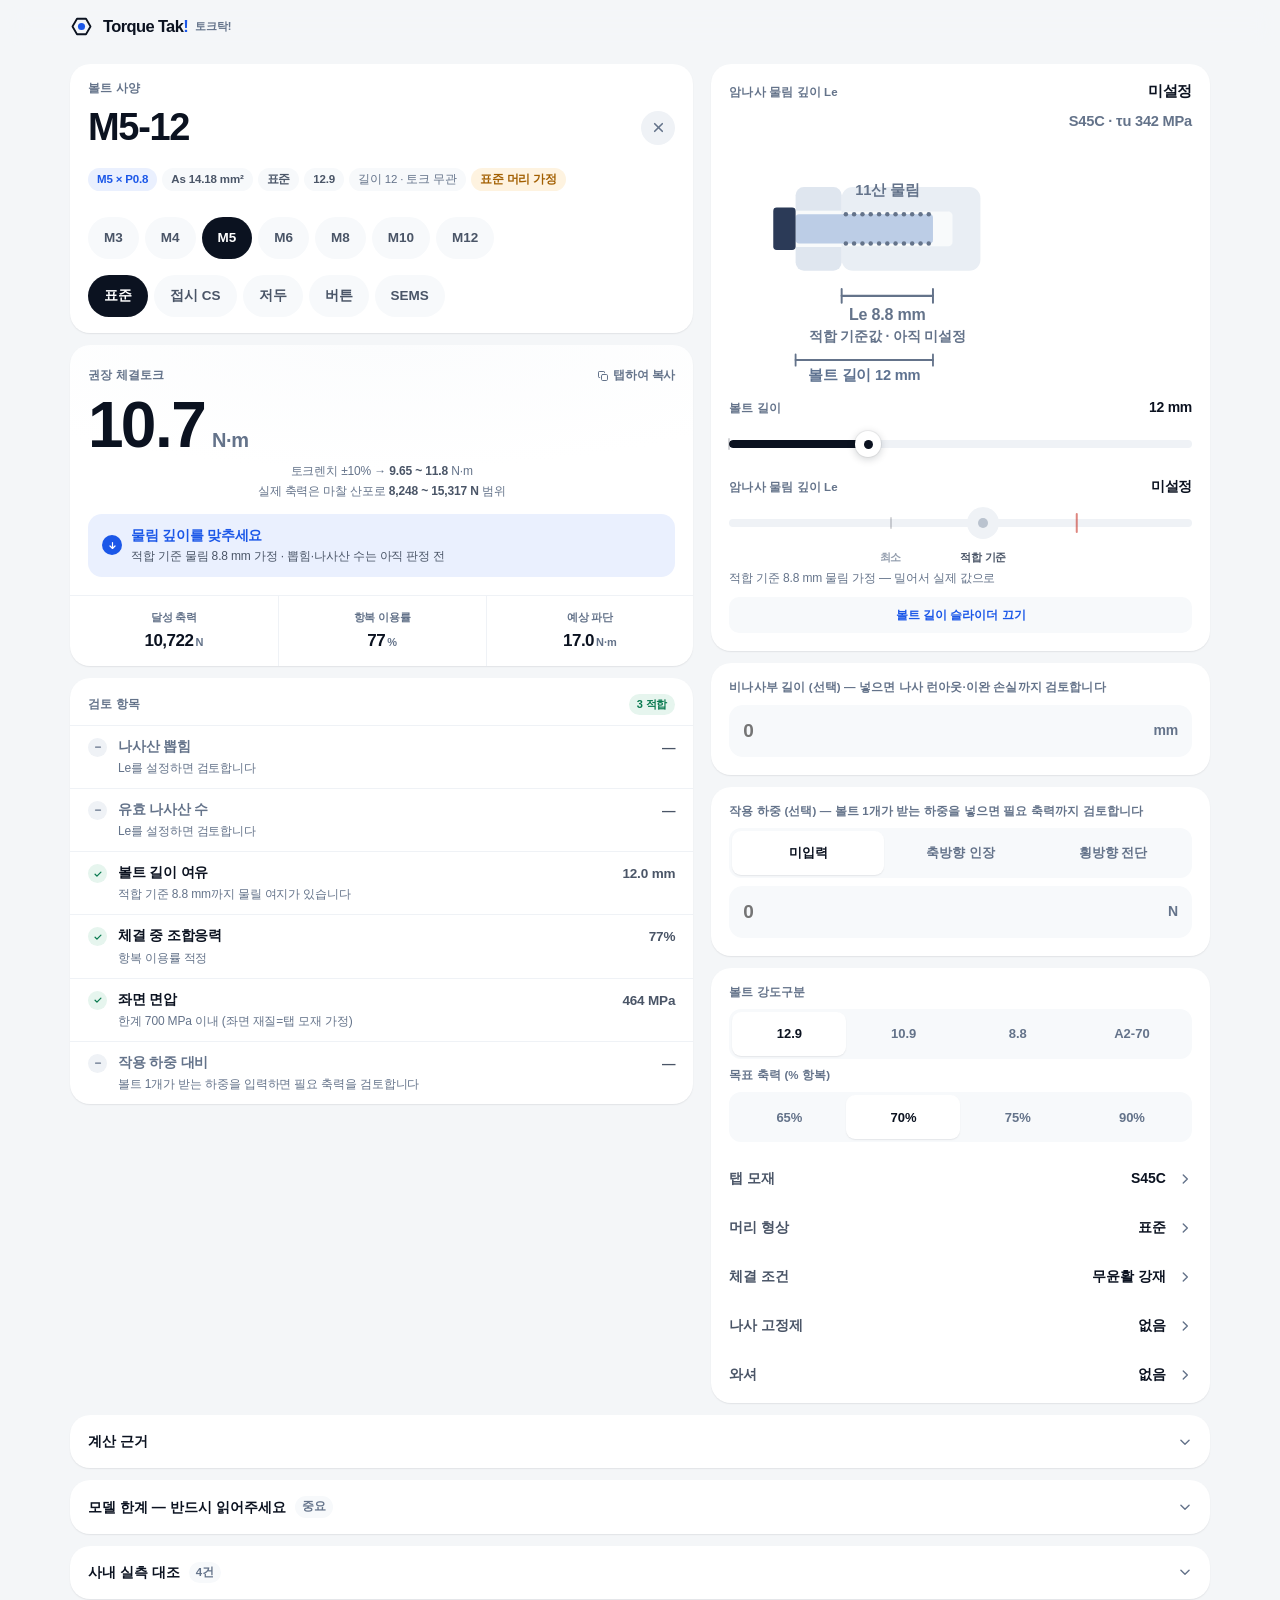
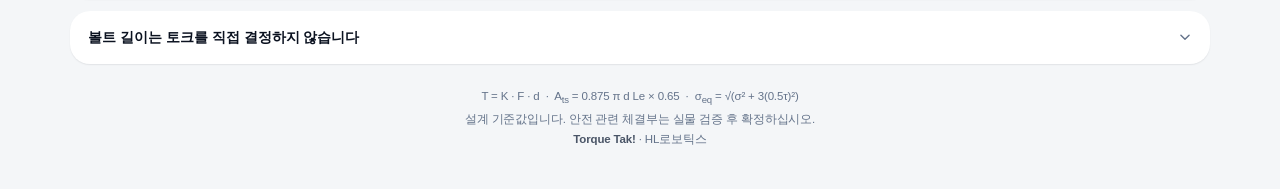
==== index.html @ ab95d833 "Separate clamped thickness from the bore, and stop checking seats that aren't there The grip was com" ====
<!DOCTYPE html>
<html lang="ko">
<head>
<meta charset="utf-8">
<!-- maximum-scale은 확대를 막아 WCAG 1.4.4에 걸린다. 작은 수치를 읽는 현장 도구라 특히 필요하다 -->
<meta name="viewport" content="width=device-width, initial-scale=1, viewport-fit=cover">
<meta name="theme-color" content="#F4F6F8">
<meta name="description" content="볼트 체결 조건에 따른 권장 토크를 빠르게 계산하는 모바일 웹 도구">
<title>Torque Tak! · 볼트 체결토크</title>
<link rel="icon" href="data:image/svg+xml,<svg xmlns='http://www.w3.org/2000/svg' viewBox='0 0 24 24'><path d='M21.4 12 16.7 20.1 7.3 20.1 2.6 12 7.3 3.9 16.7 3.9Z' fill='none' stroke='%230B1220' stroke-width='1.9' stroke-linejoin='round'/><circle cx='12' cy='12' r='3.7' fill='%231B57E8'/></svg>">
<link rel="stylesheet" href="assets/css/styles.css">
</head>
<body>
<div class="bar" id="bar">
  <div class="bar-in">
    <svg class="mark" viewBox="0 0 24 24" aria-hidden="true">
      <path d="M21.4 12 16.7 20.1 7.3 20.1 2.6 12 7.3 3.9 16.7 3.9Z" fill="none" stroke="#0B1220" stroke-width="1.9" stroke-linejoin="round"/>
      <circle cx="12" cy="12" r="3.7" fill="#1B57E8"/>
    </svg>
    <h1>Torque Tak<i>!</i></h1><span class="sub">토크탁!</span>
  </div>
</div>

<div class="app">
 <div class="col col-a">
  <section class="card">
    <div class="spec-wrap">
      <div class="lbl">볼트 사양</div>
      <div class="spec-row">
        <input id="spec" value="M5-12" autocomplete="off" spellcheck="false" placeholder="M5-12" aria-label="볼트 사양">
        <button class="clear tap" id="clearBtn" aria-label="지우기">
          <svg viewBox="0 0 24 24" fill="none" stroke="currentColor" stroke-width="3" stroke-linecap="round"><path d="M5 5l14 14M19 5L5 19"/></svg>
        </button>
      </div>
      <div class="parse" id="parse"></div>
      <div class="err" id="err" hidden></div>
    </div>
    <div class="quick-wrap" id="quickWrap">
      <div class="quick" id="quick"></div>
      <button class="qnav qnav-l" id="qPrev" aria-label="볼트 사양 왼쪽으로" tabindex="-1">
        <svg viewBox="0 0 24 24" fill="none" stroke="currentColor" stroke-width="2.6" stroke-linecap="round" stroke-linejoin="round"><path d="M15 5l-7 7 7 7"/></svg></button>
      <button class="qnav qnav-r" id="qNext" aria-label="볼트 사양 오른쪽으로" tabindex="-1">
        <svg viewBox="0 0 24 24" fill="none" stroke="currentColor" stroke-width="2.6" stroke-linecap="round" stroke-linejoin="round"><path d="M9 5l7 7-7 7"/></svg></button>
    </div>
  </section>

  <section class="card">
    <div class="hero">
      <div class="hero-top">
        <span class="lbl">권장 체결토크</span>
        <span class="copy-hint">
          <svg viewBox="0 0 24 24" fill="none" stroke="currentColor" stroke-width="2" stroke-linecap="round" stroke-linejoin="round"><rect x="9" y="9" width="12" height="12" rx="2.4"/><path d="M5.5 15H4.4A1.4 1.4 0 013 13.6V4.4A1.4 1.4 0 014.4 3h9.2A1.4 1.4 0 0115 4.4v1.1"/></svg>
          탭하여 복사
        </span>
      </div>
      <button class="num tap-sm" id="copyBtn" aria-label="토크값 복사">
        <span class="digits" id="digits">—</span><span class="unit">N·m</span>
      </button>
      <div class="bands">
        <div class="band" id="bandWrench"></div>
        <div class="band" id="bandForce"></div>
      </div>
      <div class="verdict" id="verdict">
        <span class="vdot"><svg id="vIcon" viewBox="0 0 24 24"></svg></span>
        <span class="vtxt"><b id="vTitle">—</b><span id="vDesc"></span></span>
      </div>
    </div>
    <div class="stats">
      <div class="stat"><div class="k">달성 축력</div><div class="v" id="sForce">—</div></div>
      <div class="stat"><div class="k">항복 이용률</div><div class="v" id="sUtil">—</div></div>
      <div class="stat"><div class="k">예상 파단</div><div class="v" id="sBreak">—</div></div>
    </div>
  </section>

  <section class="card">
    <div class="chk-h"><span class="lbl">검토 항목</span><span class="chk-tags" id="chkTags"></span></div>
    <div id="chkList"></div>
  </section>

  <section class="card" id="remCard" hidden>
    <div class="rem-h">
      <span class="lbl">분해 시 필요 토크</span>
      <span class="rem-tag" id="remGrade"></span>
    </div>
    <div class="rem-body">
      <div class="rem-num"><span id="remVal">—</span><small>N·m</small></div>
      <div class="rem-range" id="remRange"></div>
      <div class="rem-split">
        <div><span class="k">체결 마찰분</span><span class="v" id="remFric">—</span></div>
        <div><span class="k">고정제 저항분</span><span class="v" id="remAdh">—</span></div>
      </div>
      <div class="rem-bar"><i id="remBar"></i><u id="remMark"></u></div>
      <div class="rem-foot" id="remFoot"></div>
    </div>
  </section>

 </div>

 <div class="col col-b">
  <section class="card">
    <div class="sec-head">
      <span class="lbl">암나사 물림 깊이 Le</span>
      <span class="v" id="leRead">—</span>
    </div>
    <div class="draw-box"><svg id="draw" viewBox="0 0 340 200" role="img" aria-label="볼트 체결부 단면도"></svg></div>
    <div class="le-ctl">
      <div id="lenWrap" hidden>
        <div class="sl-h"><span>볼트 길이</span><b id="lenRead">—</b></div>
        <div class="track track-sm" id="ltrack" role="slider" aria-label="볼트 길이" tabindex="0" aria-valuemin="0" aria-valuemax="0" aria-valuenow="0">
          <div class="rail"><i class="fill" id="lfill" style="width:0"></i></div>
          <div class="tick tick-min" id="ltickMin"></div>
          <div class="thumb" id="lthumb"></div>
        </div>
        <div class="sl-h"><span>암나사 물림 깊이 Le</span><b id="leRead2">—</b></div>
      </div>
      <div class="track" id="track" role="slider" aria-label="유효 물림 깊이" tabindex="0" aria-valuemin="0" aria-valuemax="0" aria-valuenow="0">
        <div class="rail"><i class="fill" id="fill" style="width:0"></i></div>
        <div class="tick tick-min" id="tickMin"></div>
        <div class="tick tick-ok" id="tickOk"></div>
        <div class="tick tick-cap" id="tickCap" hidden></div>
        <div class="thumb ghost" id="thumb"></div>
        <span class="snap" id="snap" aria-hidden="true">탁!</span>
      </div>
      <div class="scale">
        <span class="tick-lbl min" id="lblMin">최소</span>
        <span class="tick-lbl ok" id="lblOk">적합 기준</span>
      </div>
      <div class="sl-h grip-h" id="gripRow" hidden><span>체결 두께 <i>유도값</i></span><b id="gripRead">—</b></div>
      <!-- 비나사부를 넣었을 때만 — 판재 두께를 비나사부에 맞춘 물림을 제안한다.
           자동으로 덮어쓰지 않고 눌러야 반영된다 -->
      <button class="le-fit" id="leFit" hidden></button>
      <div class="le-foot">
        <span class="le-note" id="leNote">밀어서 실제 물림 길이를 맞추세요</span>
        <button class="le-reset" id="leReset" hidden>미설정으로</button>
      </div>
      <button class="le-opt" id="lenTgl">볼트 길이도 슬라이더로 조절</button>
    </div>
  </section>

  <section class="card">
    <div class="seg-block">
      <div class="lbl">비나사부 길이 (선택) — 넣으면 나사 런아웃·이완 손실까지 검토합니다</div>
      <div class="load-in"><input id="shank" type="number" inputmode="decimal" min="0" step="0.5" placeholder="0" aria-label="비나사부 길이"><span>mm</span></div>
      <div id="slvWrap" hidden>
        <div class="lbl lbl-sp">해석 수준</div>
        <div class="seg" id="segSlv"><div class="seg-ind" id="indSlv"></div></div>
        <div class="slv-desc" id="slvDesc"></div>
      </div>
      <button class="load-clr" id="shankClr" hidden>비나사부 검토 해제</button>
    </div>
    <div style="height:14px"></div>
  </section>

  <section class="card">
    <div class="seg-block">
      <div class="lbl">작용 하중 (선택) — <b>볼트 1개</b>가 받는 하중을 넣으면 필요 축력까지 검토합니다</div>
      <div class="seg" id="segLoad"><div class="seg-ind" id="indLoad"></div></div>
      <div class="load-in"><input id="load" type="number" inputmode="numeric" min="0" step="10" placeholder="0" aria-label="볼트 1개가 받는 작용 하중"><span>N</span></div>
      <button class="load-clr" id="loadClr" hidden>하중 검토 해제</button>
    </div>
    <div style="height:14px"></div>
  </section>

  <section class="card">
    <div class="seg-block">
      <div class="lbl">볼트 강도구분</div>
      <div class="seg" id="segCls"><div class="seg-ind" id="indCls"></div></div>
    </div>
    <div class="seg-block">
      <div class="lbl">목표 축력 (% 항복)</div>
      <div class="seg" id="segPl"><div class="seg-ind" id="indPl"></div></div>
    </div>
    <div class="rows">
      <button class="row" data-sheet="mat"><span class="k">탭 모재</span><span class="v" id="vMat"></span>
        <svg class="ch" viewBox="0 0 24 24" fill="none" stroke="currentColor" stroke-width="2.4" stroke-linecap="round" stroke-linejoin="round"><path d="M9 5l7 7-7 7"/></svg></button>
      <button class="row" data-sheet="head"><span class="k">머리 형상</span><span class="v" id="vHead"></span>
        <svg class="ch" viewBox="0 0 24 24" fill="none" stroke="currentColor" stroke-width="2.4" stroke-linecap="round" stroke-linejoin="round"><path d="M9 5l7 7-7 7"/></svg></button>
      <button class="row" data-sheet="k"><span class="k">체결 조건</span><span class="v" id="vK"></span>
        <svg class="ch" viewBox="0 0 24 24" fill="none" stroke="currentColor" stroke-width="2.4" stroke-linecap="round" stroke-linejoin="round"><path d="M9 5l7 7-7 7"/></svg></button>
      <button class="row" data-sheet="lock"><span class="k">나사 고정제</span><span class="v" id="vLock"></span>
        <svg class="ch" viewBox="0 0 24 24" fill="none" stroke="currentColor" stroke-width="2.4" stroke-linecap="round" stroke-linejoin="round"><path d="M9 5l7 7-7 7"/></svg></button>
      <button class="row" data-sheet="washer"><span class="k">와셔</span><span class="v" id="vWasher"></span>
        <svg class="ch" viewBox="0 0 24 24" fill="none" stroke="currentColor" stroke-width="2.4" stroke-linecap="round" stroke-linejoin="round"><path d="M9 5l7 7-7 7"/></svg></button>
    </div>
  </section>

 </div>

 <div class="col col-full">
  <div class="acc" id="accBasis">
    <button class="acc-h" data-acc="accBasis" aria-expanded="false" aria-controls="basisBody">계산 근거
      <svg class="ar" viewBox="0 0 24 24" fill="none" stroke="currentColor" stroke-width="2.4" stroke-linecap="round" stroke-linejoin="round"><path d="M5 9l7 7 7-7"/></svg></button>
    <div class="acc-b" id="basisBody"><div><div class="acc-in"><div class="eq" id="basis"></div></div></div></div>
  </div>

  <div class="acc" id="accLimit">
    <button class="acc-h" data-acc="accLimit" aria-expanded="false" aria-controls="limitBody">모델 한계 — 반드시 읽어주세요 <span class="cnt">중요</span>
      <svg class="ar" viewBox="0 0 24 24" fill="none" stroke="currentColor" stroke-width="2.4" stroke-linecap="round" stroke-linejoin="round"><path d="M5 9l7 7 7-7"/></svg></button>
    <div class="acc-b" id="limitBody"><div><div class="acc-in">
      <p class="note"><b>1. 토크로는 축력을 정밀 제어할 수 없습니다.</b> 표시 토크를 정확히 걸어도 마찰계수 산포 때문에 실제 축력은 <code>±30%</code> 범위로 흩어집니다. 안전이 걸린 체결부는 축력계·각도법·연신법으로 검증하십시오.</p>
      <p class="note"><b>2. 경험 보정값을 씁니다.</b> 나사산 전단면적의 변형 보정계수 <code>0.65</code>와 저두 머리 계수 <code>0.60</code>은 규격 실측값이 아니라 <b>경험 근사값</b>입니다. 실물 파단 시험으로 재교정해야 합니다. 접시·버튼의 머리 내력 <code>0.80</code>은 ISO 10642 규정값이고, 조임 축력 <code>0.52</code>는 제조사 공표값(Unbrako·Bossard·Hobson)입니다.</p>
      <p class="note"><b>2-1. 접시·버튼은 머리에서 먼저 파단합니다.</b> 머리 단면이 나사부보다 작아, 나사부가 늘어나며 경고를 주기 전에 <b>갑자기</b> 파단할 수 있습니다. 안전 관련 체결부에는 표준 머리를 쓰십시오. 강도구분을 <code>12.9</code>로 올려도 육각홀이 먼저 한계라 걸 수 있는 토크는 거의 늘지 않습니다(Bossard 감액표 M10: 08.8 <code>35</code> / 010.9 <code>38</code> N·m). <code>12.9</code>는 경도가 높아 수소취성에도 취약합니다.</p>
      <p class="note"><b>3. 박판·소수 나사산에는 적용되지 않습니다.</b> 유효 나사산 3산 미만 또는 Le 2.5mm 미만에서는 파괴가 나사산 전단이 아니라 <b>판재 함몰·찢김</b>으로 일어납니다. 이 모델의 물리가 성립하지 않습니다. 버링탭·PEM너트·클린칭너트를 검토하십시오.</p>
      <p class="note"><b>3-1. 수지(POM) 탭에는 적용되지 않습니다.</b> 수지는 정적 나사산 전단에 닿기 전에 <b>크리프·응력완화</b>로 축력이 시간에 따라 빠집니다. 이 모델에는 시간·온도 항이 없어 초기 축력만 다루고, 한계 면압 <code>60</code> MPa도 단기값이라 지속 하중에서는 훨씬 낮습니다. 금속 인서트를 넣고 인서트 재질로 계산하거나, 수지 전용 스크류의 제조사 권장 토크를 쓰십시오.</p>
      <p class="note"><b>4. 저두의 실제 파괴는 육각홀 뭉개짐입니다.</b> 얕은 소켓은 볼트가 끊어지기 전에 렌치 홀이 먼저 망가집니다. 이건 볼트 강도를 계수로 깎는 방식으로 표현되지 않습니다.</p>
      <p class="note"><b>5. 접시머리 원추 좌면은 미검토입니다.</b> 알루미늄 박판에 접시머리를 쓰면 좌면이 가라앉는 모드가 지배할 수 있습니다. 접시에 와셔를 골라도 카운터싱크에 앉는 형상이라 좌면이 되지 못하므로 계산에서 제외합니다.</p>
      <p class="note"><b>5-1. 좌면 면압은 탭 모재 물성으로 계산합니다.</b> 실제로 좌면을 받는 것은 <b>클램프되는 판재</b>입니다. 강재 브래킷을 알루미늄 하우징에 조이면 없는 NG가 뜨고, 그 반대면 있는 NG를 놓칩니다. 두 재질이 다르면 판재 쪽 한계 면압으로 직접 확인하십시오.</p>
      <p class="note"><b>5-2. 작용 하중은 볼트 1개·접합면 1개 기준입니다.</b> 횡하중은 마찰 전달 1면으로 봅니다. 조인트 전체 하중을 넣으면 볼트 개수만큼 결과가 틀립니다.</p>
      <p class="note"><b>6. 나사 치수는 기준 치수(공차 무반영)입니다.</b> 최악 공차 조합에서 전단면적이 10~15% 작아질 수 있습니다.</p>
      <p class="note"><b>7. 예상 파단 토크는 참고값입니다.</b> 항복 이후에는 토크-축력 관계가 무너지고 마찰이 급변하므로, 파괴까지 조인 토크를 이 모델로 예측할 수 없습니다. 실측과 20~40% 차이는 정상입니다.</p>
      <p class="note"><b>8. 진동 이완·열팽창차·피로는 미검토입니다.</b></p>
      <p class="note"><b>9. 나사 고정제 수치는 TDS 공칭값 기반 근사입니다.</b> 등급별 M10 이탈 토크(ISO 10964, 강재, 24h)를 호칭경·물림 길이로 환산했습니다. 호칭경 보정은 <code>LOCTITE 243</code> TDS의 M6·M10·M16 3점(3 / 26 / 44 N·m) 보간이며, 다른 등급에도 같은 형상을 적용했습니다. <b>M6 미만은 실측 구간 밖 외삽</b>이고, 실제 이탈 토크는 도포량·경화 시간·표면 상태·간극에 따라 크게 흩어집니다. 분해 계획은 반드시 실물 시험으로 확인하세요.</p>
    </div></div></div>
  </div>

  <div class="acc" id="accMeas">
    <button class="acc-h" data-acc="accMeas" aria-expanded="false" aria-controls="measBodyWrap">사내 실측 대조 <span class="cnt" id="measCnt"></span>
      <svg class="ar" viewBox="0 0 24 24" fill="none" stroke="currentColor" stroke-width="2.4" stroke-linecap="round" stroke-linejoin="round"><path d="M5 9l7 7 7-7"/></svg></button>
    <div class="acc-b" id="measBodyWrap"><div><div class="acc-in">
      <div class="tbl-scroll">
        <table><thead><tr><th>사용처</th><th>Le</th><th>실측</th><th>예상</th><th>편차</th></tr></thead><tbody id="measBody"></tbody></table>
      </div>
      <div class="summ" id="measSumm"></div>
      <div class="summ" id="measWarn"></div>
    </div></div></div>
  </div>

  <div class="acc" id="accLen">
    <button class="acc-h" data-acc="accLen" aria-expanded="false" aria-controls="lenBody">볼트 길이는 토크를 직접 결정하지 않습니다
      <svg class="ar" viewBox="0 0 24 24" fill="none" stroke="currentColor" stroke-width="2.4" stroke-linecap="round" stroke-linejoin="round"><path d="M5 9l7 7 7-7"/></svg></button>
    <div class="acc-b" id="lenBody"><div><div class="acc-in">
      <p class="note"><b>입력한 길이는 사양 식별용입니다.</b> 강도를 지배하는 건 볼트 유효단면적·강도구분과, 암나사에 실제로 물린 깊이 Le입니다.</p>
      <p class="note">판재가 두꺼워 긴 볼트를 쓰면 물린 나사산 수가 같아도 <em>체결길이÷볼트길이</em>는 절반이 됩니다. 이 값은 강도와 인과관계가 없습니다.</p>
      <p class="note"><b>단, 길이가 물림을 제한하면 이야기가 달라집니다.</b> 볼트가 짧아 판재 두께를 0으로 놓아도 필요한 물림에 못 닿으면, 그 길이가 곧 뽑힘 여유의 상한이 됩니다. 이 경우에는 길이를 바꾸면 권장 토크가 함께 움직이고, <em>볼트 길이 여유</em> 항목이 그 사실을 알려줍니다. 물림이 넉넉한 구간에서 길이를 바꿔도 토크가 그대로인 것은 정상입니다.</p>
    </div></div></div>
  </div>

  <p class="foot">
    T = K · F · d &nbsp;·&nbsp; A<sub>ts</sub> = 0.875 π d Le × 0.65 &nbsp;·&nbsp; σ<sub>eq</sub> = √(σ² + 3(0.5τ)²)<br>
    설계 기준값입니다. 안전 관련 체결부는 실물 검증 후 확정하십시오.<br>
    <b style="color:var(--ink-2);font-weight:700">Torque Tak!</b> · HL로보틱스
  </p>
 </div>
</div>

<div class="scrim" id="scrim"></div>
<div class="sheet" id="sheet" role="dialog" aria-modal="true" aria-hidden="true" inert>
  <div class="sheet-grab" id="grab"><i></i></div>
  <div class="sheet-h"><b id="sheetTitle"></b>
    <button class="x tap" id="sheetX" aria-label="닫기">
      <svg viewBox="0 0 24 24" fill="none" stroke="currentColor" stroke-width="2.6" stroke-linecap="round"><path d="M5 5l14 14M19 5L5 19"/></svg></button>
  </div>
  <div class="sheet-b" id="sheetBody"></div>
</div>
<div class="toast" id="toast"></div>
<script src="assets/js/app.js"></script>
</body>
</html>
---- assets/css/styles.css ----
:root{
  --bg:#F4F6F8; --surface:#FFFFFF; --surface-2:#F7F9FB;
  /* --ink-3는 검토 항목 설명문 같은 본문에 쓰이므로 흰 배경에서 4.5:1을 넘겨야 한다.
     이전 #8593A8은 3.1:1로 WCAG AA 미달이었다. 순수 장식용은 --ink-4로 분리.
     상태색은 흰 배경뿐 아니라 각자의 tint 배경(배지·칩) 위에서도 4.5:1을 넘긴다.
     이 값들은 app.js의 DC(단면도 색)와 짝이므로 함께 바꿔야 한다. */
  --ink:#0B1220; --ink-2:#4A5567; --ink-3:#64738A; --ink-4:#8593A8;
  --line:#E4E9EF; --line-2:#EFF2F6;
  --brand:#1B57E8; --brand-tint:#EAF0FE;
  --ok:#0A7A50; --ok-tint:#E6F5EE;
  --warn:#A25F00; --warn-tint:#FEF3E0;
  --ng:#C42317; --ng-tint:#FEECEA;
  --r-sm:10px; --r:14px; --r-lg:20px; --r-full:999px;
  --sh-1:0 1px 2px rgba(11,18,32,.05), 0 1px 1px rgba(11,18,32,.03);
  --sh-3:0 -8px 40px rgba(11,18,32,.16);
  --ease:cubic-bezier(.22,1,.36,1);
  --sans:"Pretendard Variable",Pretendard,-apple-system,BlinkMacSystemFont,"SF Pro Display","Apple SD Gothic Neo","Segoe UI Variable","Segoe UI",Roboto,"Malgun Gothic",sans-serif;
  --num:"SF Pro Display",-apple-system,"Pretendard Variable",Pretendard,"Segoe UI Variable",Roboto,sans-serif;
  --safe-b:env(safe-area-inset-bottom,0px);
}
*{box-sizing:border-box;margin:0;padding:0;-webkit-tap-highlight-color:transparent}
/* display를 지정한 요소에서도 hidden 속성이 이기도록 — .sl-h(체결 두께 줄)가 flex라 UA 규칙에 진다 */
[hidden]{display:none !important}
html{-webkit-text-size-adjust:100%}
body{background:var(--bg);color:var(--ink);font-family:var(--sans);font-size:15px;line-height:1.5;
  letter-spacing:-.01em;padding:0 0 calc(28px + var(--safe-b));overscroll-behavior-y:none}
button{font:inherit;color:inherit;background:none;border:0;cursor:pointer}
input{font:inherit;color:inherit;background:none;border:0;outline:0}
.app{max-width:520px;margin:0 auto;padding:0 16px}
.col{display:contents}


.tap{transition:transform .1s var(--ease),background .14s var(--ease)}
.tap:active{transform:scale(.97)}
.tap-sm:active{transform:scale(.985)}

.bar{position:sticky;top:0;z-index:40;background:rgba(244,246,248,.86);
  -webkit-backdrop-filter:saturate(1.6) blur(14px);backdrop-filter:saturate(1.6) blur(14px);
  border-bottom:1px solid transparent;transition:border-color .2s var(--ease)}
.bar.stuck{border-bottom-color:var(--line)}
.bar-in{max-width:520px;margin:0 auto;padding:14px 16px 12px;display:flex;align-items:center;gap:10px}
.mark{width:23px;height:23px;flex:none}
.bar h1{font-size:16.5px;font-weight:800;letter-spacing:-.038em;white-space:nowrap}
.bar h1 i{font-style:normal;color:var(--brand)}
.bar .sub{font-size:11px;color:var(--ink-3);font-weight:600;margin-left:-3px;letter-spacing:-.01em;white-space:nowrap}

.card{background:var(--surface);border-radius:var(--r-lg);box-shadow:var(--sh-1);margin-top:12px;overflow:hidden}
.lbl{font-size:11.5px;font-weight:600;color:var(--ink-3);letter-spacing:.01em}

.spec-wrap{padding:16px 18px 14px}
.spec-row{display:flex;align-items:center;gap:10px}
#spec{flex:1;min-width:0;font-family:var(--num);font-size:34px;font-weight:700;
  letter-spacing:-.035em;padding:2px 0;caret-color:var(--brand)}
#spec::placeholder{color:#C7D0DC}
.clear{width:34px;height:34px;flex:none;border-radius:var(--r-full);background:var(--line-2);
  display:none;align-items:center;justify-content:center;color:var(--ink-3)}
.clear.show{display:flex}
.clear svg{width:13px;height:13px}
.parse{display:flex;flex-wrap:wrap;gap:5px;margin-top:10px;min-height:22px}
.pill{font-size:11.5px;font-weight:600;padding:3px 9px;border-radius:var(--r-full);
  background:var(--surface-2);color:var(--ink-2);white-space:nowrap}
.pill.b{background:var(--brand-tint);color:var(--brand)}
.pill.w{background:var(--warn-tint);color:var(--warn)}
.pill.mute{background:var(--surface-2);color:var(--ink-3);font-weight:500}
.err{margin-top:10px;font-size:13px;font-weight:500;color:var(--ng)}
.quick-wrap{position:relative}
.quick-wrap::before,.quick-wrap::after{content:"";position:absolute;top:0;bottom:0;width:42px;
  pointer-events:none;opacity:0;transition:opacity .2s var(--ease);z-index:1}
.quick-wrap::before{left:0;background:linear-gradient(90deg,#fff 28%,rgba(255,255,255,0))}
.quick-wrap::after{right:0;background:linear-gradient(270deg,#fff 28%,rgba(255,255,255,0))}
.quick-wrap.can-l::before{opacity:1}
.quick-wrap.can-r::after{opacity:1}
.qnav{position:absolute;top:50%;margin-top:-18px;width:36px;height:36px;border-radius:var(--r-full);
  background:var(--surface);box-shadow:0 2px 10px rgba(11,18,32,.16),0 0 0 1px rgba(11,18,32,.04);
  display:none;align-items:center;justify-content:center;color:var(--ink-2);z-index:2;
  transition:transform .12s var(--ease),color .15s var(--ease)}
.qnav svg{width:15px;height:15px}
.qnav:active{transform:scale(.9)}
.qnav-l{left:5px} .qnav-r{right:5px}
/* 넘칠 때만 노출 — 포인터 종류에 의존하지 않음 */
.quick-wrap.can-l .qnav-l,.quick-wrap.can-r .qnav-r{display:flex}
.quick{display:flex;gap:6px;overflow-x:auto;padding:12px 18px 16px;scrollbar-width:none;-ms-overflow-style:none}
.quick::-webkit-scrollbar{display:none}
.qchip{flex:none;height:42px;padding:0 16px;border-radius:var(--r-full);background:var(--surface-2);
  font-size:13.5px;font-weight:600;color:var(--ink-2);display:flex;align-items:center;
  transition:background .15s var(--ease),color .15s var(--ease),transform .1s var(--ease)}
.qchip:active{transform:scale(.94)}
.qchip.on{background:var(--ink);color:#fff}
.qdiv{flex:none;width:1px;background:var(--line);margin:7px 5px}

.hero{position:relative;padding:22px 18px 18px;transition:background .3s var(--ease)}
.hero::after{content:"";position:absolute;inset:0;pointer-events:none;opacity:.5;
  background:radial-gradient(120% 80% at 50% 0%,var(--st-tint) 0%,transparent 62%);
  transition:opacity .3s var(--ease)}
.hero>*{position:relative;z-index:1}
.hero-top{display:flex;align-items:center;justify-content:space-between}
.copy-hint{display:flex;align-items:center;gap:4px;font-size:11.5px;font-weight:600;color:var(--ink-3)}
.copy-hint svg{width:12px;height:12px}
.num{display:flex;align-items:baseline;justify-content:center;gap:8px;margin:8px 0 4px;font-family:var(--num)}
.digits{display:flex;font-size:clamp(58px,17vw,76px);font-weight:700;letter-spacing:-.045em;line-height:1.02;
  color:var(--st);transition:color .3s var(--ease);font-variant-numeric:tabular-nums}
.digits span{display:inline-block}
.digits span.pt{width:.28em;text-align:center}
.unit{font-size:20px;font-weight:600;color:var(--ink-3);letter-spacing:-.02em}
.bands{text-align:center}
.band{font-size:12px;font-weight:500;color:var(--ink-3);font-variant-numeric:tabular-nums}
.band b{font-weight:700;color:var(--ink-2)}
.band+.band{margin-top:2px}
@media(prefers-reduced-motion:no-preference){
  .digits span.roll{animation:roll .34s var(--ease)}
  @keyframes roll{0%{transform:translateY(.42em);opacity:0}60%{opacity:1}100%{transform:translateY(0);opacity:1}}
}
.verdict{margin-top:14px;display:flex;align-items:center;gap:9px;padding:12px 14px;
  border-radius:var(--r);background:var(--st-tint);transition:background .3s var(--ease)}
.verdict.idle{background:var(--brand-tint)}
.verdict.idle .vdot{background:var(--brand)}
.verdict.idle .vtxt b{color:var(--brand)}
.vdot{width:20px;height:20px;flex:none;border-radius:var(--r-full);background:var(--st);
  display:flex;align-items:center;justify-content:center;transition:background .3s var(--ease)}
.vdot svg{width:11px;height:11px}
.vtxt{min-width:0}
.vtxt b{display:block;font-size:13.5px;font-weight:700;color:var(--st);letter-spacing:-.015em;transition:color .3s var(--ease)}
.vtxt span{display:block;font-size:12px;font-weight:500;color:var(--ink-2);margin-top:1px}
.stats{display:grid;grid-template-columns:repeat(3,1fr);border-top:1px solid var(--line-2)}
.stat{padding:13px 8px;text-align:center;border-left:1px solid var(--line-2)}
.stat:first-child{border-left:0}
.stat .k{font-size:11px;font-weight:600;color:var(--ink-3)}
.stat .v{font-family:var(--num);font-size:17px;font-weight:700;letter-spacing:-.03em;margin-top:2px;font-variant-numeric:tabular-nums}
.stat .v small{font-size:11px;font-weight:600;color:var(--ink-3);margin-left:2px;letter-spacing:0}

/* 검토 항목 */
.chk-h{display:flex;align-items:center;justify-content:space-between;padding:16px 18px 10px}
.chk-tags{display:flex;gap:5px}
.ctag{font-size:11px;font-weight:700;padding:2px 8px;border-radius:var(--r-full)}
.ctag.ok{background:var(--ok-tint);color:var(--ok)}
.ctag.warn{background:var(--warn-tint);color:var(--warn)}
.ctag.bad{background:var(--ng-tint);color:var(--ng)}
.chk{display:flex;gap:11px;padding:11px 18px;align-items:flex-start;border-top:1px solid var(--line-2)}
.chk-ic{width:19px;height:19px;flex:none;border-radius:var(--r-full);display:flex;align-items:center;
  justify-content:center;margin-top:1px}
.chk-ic svg{width:10px;height:10px}
.chk-ok .chk-ic{background:var(--ok-tint);color:var(--ok)}
.chk-warn .chk-ic{background:var(--warn-tint);color:var(--warn)}
.chk-bad .chk-ic{background:var(--ng-tint);color:var(--ng)}
.chk-na .chk-ic{background:var(--line-2);color:var(--ink-3)}
.chk-t{min-width:0;flex:1}
.chk-t b{display:block;font-size:13.5px;font-weight:600}
.chk-bad .chk-t b{color:var(--ng)}
.chk-warn .chk-t b{color:var(--warn)}
.chk-na .chk-t b{color:var(--ink-3)}
.chk-t span{display:block;font-size:12px;font-weight:500;color:var(--ink-3);margin-top:2px;line-height:1.5}
/* 설계 NG 대응 방법 — 실패한 항목 바로 아래에 붙인다 */
.chk-fix{margin-top:8px;padding:9px 11px 10px;background:var(--ng-tint);border-radius:var(--r-sm)}
.chk-fix em{display:block;font-style:normal;font-size:10.5px;font-weight:700;color:var(--ng)}
.chk-fix ol{margin:4px 0 0;padding-left:17px}
.chk-fix li{font-size:12px;font-weight:500;color:var(--ink-2);line-height:1.55;margin-top:3px}
.chk-fix li::marker{color:var(--ng);font-weight:700}
.chk-v{font-family:var(--num);font-size:13.5px;font-weight:700;flex:none;font-variant-numeric:tabular-nums;
  color:var(--ink-2);margin-top:1px}

.rem-h{display:flex;align-items:center;justify-content:space-between;padding:16px 18px 0}
.rem-tag{font-size:11.5px;font-weight:700;padding:3px 9px;border-radius:var(--r-full);
  background:var(--surface-2);color:var(--ink-2)}
.rem-tag.red{background:var(--ng-tint);color:var(--ng)}
.rem-tag.blue{background:var(--brand-tint);color:var(--brand)}
.rem-body{padding:6px 18px 18px}
.rem-num{font-family:var(--num);font-size:40px;font-weight:700;letter-spacing:-.04em;
  line-height:1.1;font-variant-numeric:tabular-nums}
.rem-num small{font-size:16px;font-weight:600;color:var(--ink-3);margin-left:6px;letter-spacing:-.02em}
.rem-range{font-size:12px;font-weight:500;color:var(--ink-3);font-variant-numeric:tabular-nums;margin-top:1px}
.rem-split{display:grid;grid-template-columns:1fr 1fr;gap:1px;background:var(--line-2);
  border:1px solid var(--line-2);border-radius:var(--r-sm);overflow:hidden;margin-top:14px}
.rem-split>div{background:var(--surface);padding:9px 11px;display:flex;flex-direction:column;gap:2px}
.rem-split .k{font-size:11px;font-weight:600;color:var(--ink-3)}
.rem-split .v{font-family:var(--num);font-size:15px;font-weight:700;letter-spacing:-.02em;font-variant-numeric:tabular-nums}
.rem-bar{position:relative;height:8px;border-radius:var(--r-full);background:var(--line-2);margin-top:14px;overflow:hidden}
.rem-bar i{position:absolute;left:0;top:0;bottom:0;border-radius:var(--r-full);background:var(--ok);transition:width .25s var(--ease),background .25s var(--ease)}
.rem-bar i.w{background:var(--warn)} .rem-bar i.b{background:var(--ng)}
.rem-bar u{position:absolute;top:-3px;bottom:-3px;width:2px;background:var(--ink);opacity:.4}
.rem-foot{font-size:12px;line-height:1.55;color:var(--ink-2);font-weight:500;margin-top:9px}
.rem-foot b{font-weight:700}
.rem-foot.bad{color:var(--ng)} .rem-foot.warn{color:var(--warn)}
.sec-head{display:flex;align-items:baseline;justify-content:space-between;padding:16px 18px 0}
.sec-head .v{font-family:var(--num);font-size:15px;font-weight:700;letter-spacing:-.02em;font-variant-numeric:tabular-nums}
.draw-box{padding:4px 12px 0}
#draw{display:block;width:100%;height:auto}
.le-ctl{padding:6px 18px 18px}
.track{position:relative;height:46px;touch-action:none;display:flex;align-items:center;cursor:grab}
.track:active{cursor:grabbing}
.rail{position:absolute;left:0;right:0;height:8px;border-radius:var(--r-full);background:var(--line-2);overflow:hidden}
.fill{position:absolute;left:0;top:0;bottom:0;background:var(--st);border-radius:var(--r-full);transition:background .3s var(--ease)}
.tick{position:absolute;top:50%;border-radius:1px;transform:translateX(-50%)}
.tick-min{width:2px;height:12px;margin-top:-6px;background:var(--ink);opacity:.18}
.tick-ok{width:2.5px;height:18px;margin-top:-9px;background:var(--ink);opacity:.42}
/* 비나사부 때문에 더 물릴 수 없는 지점 */
.tick-cap{width:2.5px;height:20px;margin-top:-10px;background:var(--ng);opacity:.55}
.scale{position:relative;height:17px;margin-top:1px}
.tick-lbl{position:absolute;top:0;font-size:10.5px;font-weight:600;white-space:nowrap;
  transform:translateX(-50%);transition:opacity .18s var(--ease)}
.tick-lbl.min{color:var(--ink-3);opacity:.7}
.tick-lbl.ok{color:var(--ink-2)}
.tick-lbl.hide{opacity:0}
.tick-lbl.blocked{color:var(--ink-3);opacity:.55}
.tick.blocked{opacity:.16}
.thumb{position:absolute;top:50%;width:30px;height:30px;margin:-15px 0 0 -15px;border-radius:var(--r-full);
  background:#fff;box-shadow:0 2px 8px rgba(11,18,32,.2),0 0 0 1px rgba(11,18,32,.05);
  display:flex;align-items:center;justify-content:center;transition:box-shadow .18s var(--ease)}
.thumb::after{content:"";width:10px;height:10px;border-radius:var(--r-full);background:var(--st);transition:background .3s var(--ease)}
.thumb.ghost{background:var(--line-2);box-shadow:none}
/* 미설정 표시용 점 — 텍스트가 아니라 장식이므로 연한 톤을 유지한다 */
.thumb.ghost::after{background:var(--ink-4);opacity:.5}
.thumb.pulse{box-shadow:0 2px 8px rgba(11,18,32,.2),0 0 0 8px var(--st-tint)}
.snap{position:absolute;top:-14px;font-size:13.5px;font-weight:800;letter-spacing:-.03em;
  color:var(--st);opacity:0;pointer-events:none;transform:translateX(-50%)}
.snap.go{animation:snapPop .64s var(--ease)}
@keyframes snapPop{
  0%{opacity:0;transform:translateX(-50%) translateY(7px) scale(.5)}
  28%{opacity:1;transform:translateX(-50%) translateY(-3px) scale(1.14)}
  52%{opacity:1;transform:translateX(-50%) translateY(-5px) scale(1)}
  100%{opacity:0;transform:translateX(-50%) translateY(-14px) scale(.94)}
}
.le-foot{display:flex;align-items:center;justify-content:space-between;margin-top:2px}
.le-note{font-size:12px;font-weight:500;color:var(--ink-3)}
.le-reset{font-size:12px;font-weight:600;color:var(--brand);padding:6px 0}

.seg-block{padding:16px 18px 4px}
.seg-block+.seg-block{padding-top:4px}
.seg{position:relative;display:flex;background:var(--surface-2);border-radius:12px;padding:3px;margin-top:8px}
.seg-ind{position:absolute;top:3px;bottom:3px;border-radius:9px;background:var(--surface);
  box-shadow:var(--sh-1);transition:left .26s var(--ease),width .26s var(--ease)}
.seg button{position:relative;z-index:1;flex:1;height:44px;font-size:13px;font-weight:600;color:var(--ink-3);
  transition:color .2s var(--ease);border-radius:9px}
.seg button.on{color:var(--ink)}
.rows{padding:8px 0 4px}
.row{display:flex;align-items:center;gap:12px;width:100%;padding:14px 18px;text-align:left;
  transition:background .12s var(--ease)}
.row:active{background:var(--surface-2)}
.row .k{font-size:14px;font-weight:600;color:var(--ink-2);flex:none}
.row .v{margin-left:auto;font-size:14px;font-weight:600;color:var(--ink);text-align:right;min-width:0;
  overflow:hidden;text-overflow:ellipsis;white-space:nowrap}
.row .ch{width:14px;height:14px;flex:none;color:var(--ink-3)}

.load-in{display:flex;align-items:center;gap:10px;background:var(--surface-2);border-radius:var(--r);
  padding:0 14px;height:52px;margin-top:8px}
.load-in input{flex:1;min-width:0;height:100%;font-family:var(--num);font-size:19px;font-weight:700;
  letter-spacing:-.02em;font-variant-numeric:tabular-nums}
.load-in span{font-size:14px;font-weight:600;color:var(--ink-3);flex:none}
.load-clr{font-size:12px;font-weight:600;color:var(--brand);padding:8px 0;margin-top:6px}
.lbl-sp{display:block;margin-top:15px}
/* 두 슬라이더 레이아웃 — 항목별 라벨 + 값, 체결 두께는 유도값 표시 */
.sl-h{display:flex;align-items:baseline;justify-content:space-between;margin-top:6px}
.sl-h span{font-size:11.5px;font-weight:600;color:var(--ink-3);letter-spacing:.01em}
.sl-h b{font-family:var(--num);font-size:14px;font-weight:700;color:var(--ink);
  letter-spacing:-.02em;font-variant-numeric:tabular-nums}
.sl-h i{font-style:normal;font-size:10px;font-weight:600;color:var(--ink-3);opacity:.75;
  background:var(--surface-2);padding:2px 6px;border-radius:var(--r-full);margin-left:4px}
.grip-h{margin-top:9px;padding-top:9px;border-top:1px solid var(--line-2)}
.grip-h b{color:var(--ink-2)}
.track-sm{height:38px}
.track-sm .thumb{width:26px;height:26px;margin:-13px 0 0 -13px}
.track-sm .thumb::after{width:9px;height:9px}
.le-opt{display:block;width:100%;margin-top:10px;padding:9px 0;border-radius:var(--r-sm);
  background:var(--surface-2);font-size:12px;font-weight:600;color:var(--brand);
  transition:background .14s var(--ease)}
.le-opt:active{transform:scale(.985)}
/* 비나사부에 맞춘 물림 제안 — 값을 덮어쓰기 전에 한 번 묻는 버튼 */
.le-fit{display:block;width:100%;margin-top:8px;padding:9px 11px;border-radius:var(--r-sm);
  background:var(--brand-tint);font-size:12px;font-weight:600;color:var(--brand);
  text-align:left;line-height:1.45;transition:background .14s var(--ease)}
.le-fit:active{transform:scale(.985)}
.le-fit b{font-weight:800}
.slv-desc{font-size:11.5px;font-weight:500;color:var(--ink-3);line-height:1.5;margin-top:7px}

.acc{margin-top:12px;background:var(--surface);border-radius:var(--r-lg);box-shadow:var(--sh-1);overflow:hidden}
.acc-h{display:flex;align-items:center;gap:9px;width:100%;padding:16px 18px;font-size:14px;font-weight:600;text-align:left}
.acc-h .cnt{font-size:11.5px;font-weight:600;color:var(--ink-3);background:var(--surface-2);padding:2px 7px;border-radius:var(--r-full);flex:none}
.acc-h .ar{margin-left:auto;width:14px;height:14px;color:var(--ink-3);transition:transform .26s var(--ease);flex:none}
.acc.open .acc-h .ar{transform:rotate(180deg)}
.acc-b{display:grid;grid-template-rows:0fr;transition:grid-template-rows .3s var(--ease)}
.acc.open .acc-b{grid-template-rows:1fr}
.acc-b>div{overflow:hidden}
.acc-in{padding:0 18px 18px}
.eq{font-size:12.5px;line-height:1.85;color:var(--ink-2);font-variant-numeric:tabular-nums}
.eq b{color:var(--ink);font-weight:700}
.eq .st{font-weight:700;font-size:12px;color:var(--ink-3);display:block;margin-bottom:1px}
.eq hr{border:0;border-top:1px solid var(--line-2);margin:11px 0}
.eq .bad{color:var(--ng);font-weight:600}
.eq .good{color:var(--ok);font-weight:600}
.eq .wr{color:var(--warn);font-weight:600}
/* 근거 출처 배지 — t1/t2 규격, t3 전문 자료·TDS, t4 자체 경험값 */
.srcs{display:flex;flex-wrap:wrap;gap:4px;margin-top:6px;line-height:1}
.src{font-style:normal;font-size:10.5px;font-weight:700;letter-spacing:0;padding:3px 8px;
  border-radius:var(--r-full);white-space:nowrap;font-variant-numeric:normal}
.src.t1,.src.t2{background:var(--brand-tint);color:var(--brand)}
.src.t2{box-shadow:inset 0 0 0 1px rgba(27,87,232,.22)}
.src.t3{background:var(--surface-2);color:var(--ink-2);box-shadow:inset 0 0 0 1px var(--line)}
.src.t4{background:var(--warn-tint);color:var(--warn)}
.src-legend{margin-top:2px}
.lg-row{display:flex;align-items:flex-start;gap:9px;margin-top:6px;font-size:12px;line-height:1.45}
.lg-row i{flex:none;min-width:62px;text-align:center}
.lg-row b{color:var(--ink);font-weight:600}
/* 출처 목록 — 배지의 title은 터치 기기에서 열리지 않으므로 설명을 항상 보여준다.
   라벨이 등급 별표보다 길어 칸을 더 준다. */
.src-gloss{margin-top:14px;padding-top:12px;border-top:1px solid var(--line-2)}
.src-gloss .lg-row i{min-width:96px}
.lg-note{font-size:12px;line-height:1.6;color:var(--ink-2);background:var(--surface-2);
  padding:11px 12px;border-radius:var(--r-sm);margin-top:11px}
.lg-note b{color:var(--ink);font-weight:700}
/* 실측 표는 행별 가정 표기가 붙어 좁은 화면에서 넘칠 수 있다 — 페이지가 아니라 표만 스크롤 */
.tbl-scroll{overflow-x:auto;-webkit-overflow-scrolling:touch}
.tbl-scroll table{min-width:300px}
table{width:100%;border-collapse:collapse;font-size:12.5px;font-variant-numeric:tabular-nums}
th,td{text-align:right;padding:9px 4px;border-bottom:1px solid var(--line-2)}
th{font-size:10.5px;font-weight:600;color:var(--ink-3);border-bottom:1px solid var(--line)}
th:first-child,td:first-child{text-align:left;padding-left:0}
th:last-child,td:last-child{padding-right:0}
.d-ok{color:var(--ok);font-weight:600}.d-mid{color:var(--warn);font-weight:600}.d-bad{color:var(--ng);font-weight:600}
.mut{color:var(--ink-3)}
.summ{font-size:12.5px;line-height:1.6;color:var(--ink-2);background:var(--surface-2);padding:12px;border-radius:var(--r-sm);margin-top:12px}
.summ b{color:var(--ink);font-weight:700}
.summ+.summ{margin-top:8px}
.note{font-size:13px;line-height:1.65;color:var(--ink-2)}
.note+.note{margin-top:10px}
.note b{color:var(--ink);font-weight:600}
.note code{font-family:var(--num);font-weight:700;background:var(--surface-2);padding:1px 5px;border-radius:5px;font-size:12px}

.scrim{position:fixed;inset:0;z-index:50;background:rgba(11,18,32,.4);opacity:0;pointer-events:none;
  transition:opacity .26s var(--ease);-webkit-backdrop-filter:blur(2px);backdrop-filter:blur(2px)}
.scrim.on{opacity:1;pointer-events:auto}
.sheet{position:fixed;left:0;right:0;bottom:0;z-index:51;background:var(--surface);
  border-radius:22px 22px 0 0;box-shadow:var(--sh-3);transform:translateY(101%);
  transition:transform .34s var(--ease);pointer-events:none;max-height:82vh;max-height:82dvh;
  display:flex;flex-direction:column;padding-bottom:var(--safe-b)}
.sheet.on{transform:translateY(0);pointer-events:auto}
.sheet-grab{padding:10px 0 4px;display:flex;justify-content:center;touch-action:none;cursor:grab}
.sheet-grab i{width:36px;height:4px;border-radius:2px;background:var(--line);display:block}
.sheet-h{display:flex;align-items:center;padding:4px 20px 12px}
.sheet-h b{font-size:17px;font-weight:700;letter-spacing:-.02em}
.sheet-h .x{margin-left:auto;width:34px;height:34px;border-radius:var(--r-full);background:var(--surface-2);
  display:flex;align-items:center;justify-content:center;color:var(--ink-2)}
.sheet-h .x svg{width:13px;height:13px}
.sheet-b{overflow-y:auto;-webkit-overflow-scrolling:touch;padding:0 12px 16px}
.opt{display:flex;align-items:center;gap:12px;width:100%;padding:14px;border-radius:var(--r);text-align:left;
  transition:background .12s var(--ease)}
.opt:active{background:var(--surface-2)}
.opt.on{background:var(--brand-tint)}
.opt .t{font-size:14.5px;font-weight:600}
.opt.on .t{color:var(--brand)}
.opt .d{font-size:12px;font-weight:500;color:var(--ink-3);margin-top:1px}
.opt .tk{margin-left:auto;width:17px;height:17px;color:var(--brand);opacity:0;flex:none}
.opt.on .tk{opacity:1}
.warn-strip{display:flex;gap:8px;align-items:flex-start;background:var(--warn-tint);border-radius:var(--r-sm);
  padding:10px 12px;font-size:12px;line-height:1.55;color:var(--warn);font-weight:500;margin:0 8px 10px}
.warn-strip svg{width:14px;height:14px;flex:none;margin-top:1px}
.toast{position:fixed;left:50%;bottom:calc(24px + var(--safe-b));z-index:60;
  transform:translate(-50%,20px);opacity:0;pointer-events:none;background:var(--ink);color:#fff;
  font-size:13.5px;font-weight:600;padding:12px 18px;border-radius:var(--r-full);
  box-shadow:0 6px 24px rgba(11,18,32,.3);transition:transform .3s var(--ease),opacity .3s var(--ease);white-space:nowrap}
.toast.on{transform:translate(-50%,0);opacity:1}
.foot{text-align:center;font-size:11.5px;line-height:1.75;color:var(--ink-3);padding:22px 20px 0;font-weight:500}
/* ══════════ 반응형 — 소스 순서상 마지막에 위치해야 override 유효 ══════════ */
/* ── 초소형 단말 (Galaxy Fold, iPhone SE) ───────────── */
@media(max-width:379px){
  .app{padding:0 11px}
  .bar-in{padding:12px 12px 10px;gap:8px}
  .bar .sub{display:none}
  #spec{font-size:29px}
  .spec-wrap,.chk-h,.sec-head,.seg-block{padding-left:14px;padding-right:14px}
  .le-ctl{padding-left:14px;padding-right:14px}
  .row,.chk{padding-left:14px;padding-right:14px}
  .hero{padding:18px 14px 15px}
  .stat{padding:11px 5px}
  .stat .k{font-size:10px}
  .stat .v{font-size:15px}
  .stat .v small{font-size:10px}
  .seg button{font-size:12px;padding:0 2px}
  .chk-t b{font-size:13px}
  .chk-v{font-size:12.5px}
  .qchip{padding:0 13px;font-size:13px}
}

/* ── 가로 모드 (낮은 높이) ──────────────────────────── */
@media(max-height:520px) and (orientation:landscape){
  .bar-in{padding:8px 16px}
  .hero{padding:14px 18px 12px}
  .digits{font-size:clamp(40px,9vw,52px)}
  .num{margin:4px 0 3px}
  .verdict{margin-top:10px;padding:10px 12px}
  .card{margin-top:9px}
}

@media(min-width:560px){body{font-size:15.5px}.app{padding:0 20px}}

/* ── 퀵칩: 폭이 생기면 가로 스크롤 대신 두 줄 ──────────
   구분선을 폭 100%·높이 0으로 바꿔 줄바꿈 지점으로 쓴다 (1줄 호칭경 · 2줄 머리 형상) */
@media(min-width:600px){
  .quick{flex-wrap:wrap;overflow-x:visible;row-gap:8px}
  .qdiv{width:100%;height:0;margin:0;background:none}
  .quick-wrap .qnav,.quick-wrap.can-l .qnav-l,.quick-wrap.can-r .qnav-r{display:none}
  .quick-wrap::before,.quick-wrap::after{content:none}
}

/* ── 창을 화면 절반으로 놓은 폭 ─────────────────────────
   2열로 쪼개기엔 좁고, 520px로 두면 양옆이 그냥 버려지는 구간이다. */
@media(min-width:600px) and (max-width:899px){
  .app,.bar-in{max-width:760px}
  #spec{font-size:34px}
  .digits{font-size:68px}
  .draw-box{padding:4px 22px 0}
  /* 한 줄이 길어지므로 검토 항목·근거의 행간을 조금 넓힌다 */
  .chk{padding:13px 18px}
  .eq{line-height:1.9}
}

/* ── 태블릿·데스크톱 2열 ────────────────────────────── */
@media(min-width:900px){
  body{padding-bottom:40px}
  .bar-in{max-width:1080px;padding-left:20px;padding-right:20px}
  .app{max-width:1080px;display:grid;grid-template-columns:minmax(0,5fr) minmax(0,4fr);
       gap:0 18px;align-items:start;padding:0 20px}
  .col{display:block;min-width:0}
  .col-full{grid-column:1 / -1}
  .card:first-child,.acc:first-child{margin-top:12px}
  #spec{font-size:38px}
  .digits{font-size:64px}
  .track{height:52px}
  .thumb{width:32px;height:32px;margin:-16px 0 0 -16px}
  /* 데스크톱에서는 시트를 중앙 모달로 */
  .sheet{left:50%;right:auto;bottom:auto;top:50%;width:min(460px,92vw);
    border-radius:20px;max-height:min(78vh,660px);
    transform:translate(-50%,-42%) scale(.97);opacity:0;
    transition:transform .28s var(--ease),opacity .22s var(--ease)}
  .sheet.on{transform:translate(-50%,-50%) scale(1);opacity:1}
  .sheet-grab{display:none}
  .sheet-h{padding-top:18px}
  .toast{bottom:32px}
}
@media(min-width:1180px){
  .app{max-width:1180px}
  .bar-in{max-width:1180px}
}
/* 데스크톱 포인터: 호버 상태 */
@media(hover:hover) and (pointer:fine){
  .qnav:hover{color:var(--ink);box-shadow:0 3px 14px rgba(11,18,32,.2),0 0 0 1px rgba(11,18,32,.05)}
  .row:hover,.opt:hover{background:var(--surface-2)}
  .qchip:hover{background:#E8ECF2}
  .qchip.on:hover{background:var(--ink)}
  .acc-h:hover{background:var(--surface-2)}
  .tap:active,.tap-sm:active{transform:scale(.985)}
}

@media(prefers-reduced-motion:reduce){*{animation-duration:.01ms !important;transition-duration:.01ms !important}}
:focus-visible{outline:2px solid var(--brand);outline-offset:2px;border-radius:6px}
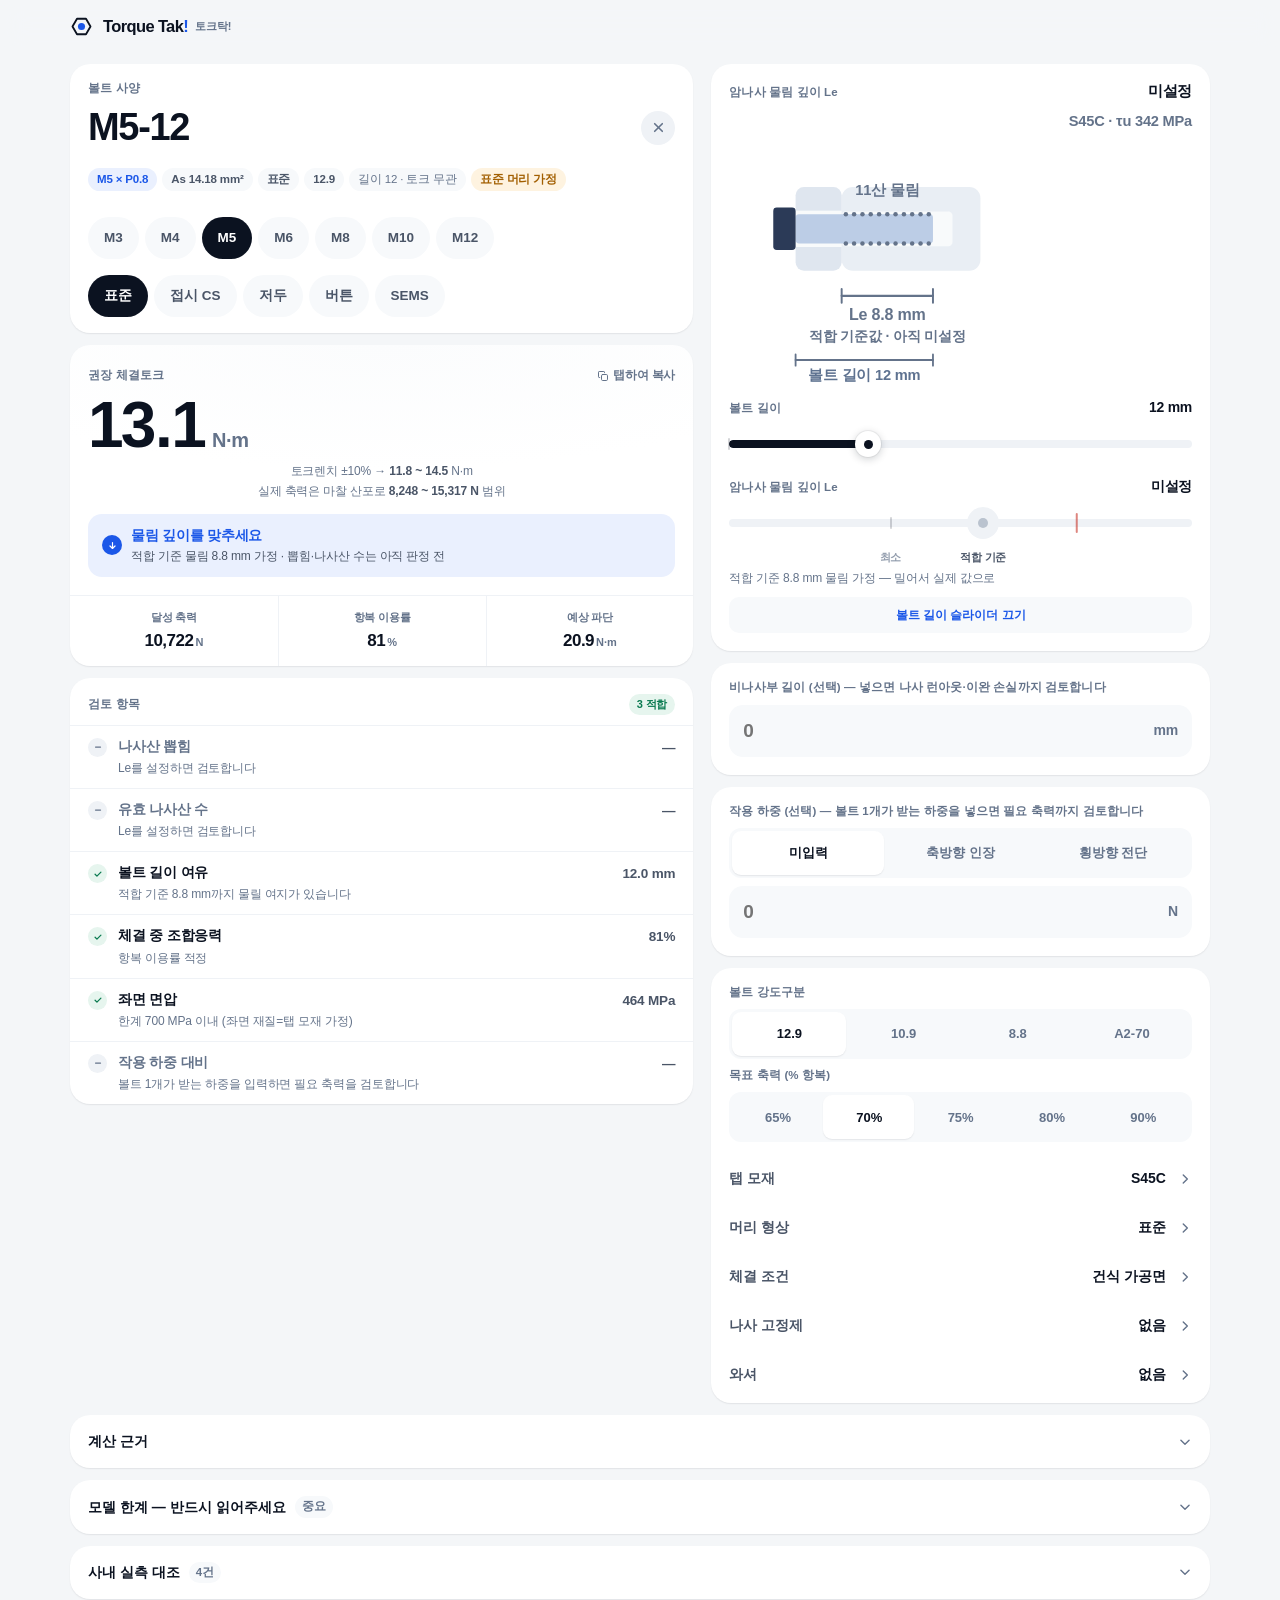
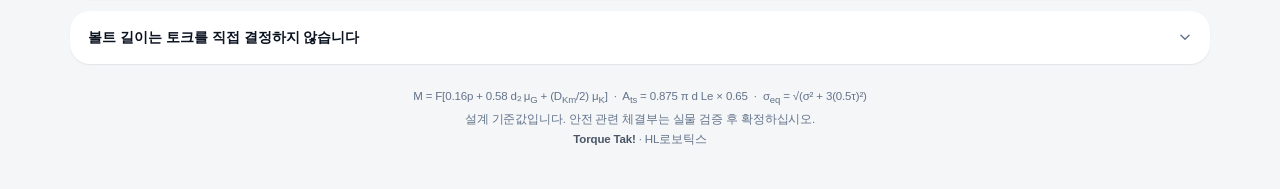
==== commit 164a4f7d: "Compute torque from friction coefficients, not a lumped nut factor K and mu are not the same number." ====
--- a/index.html
+++ b/index.html
@@ -198,6 +198,7 @@
       <svg class="ar" viewBox="0 0 24 24" fill="none" stroke="currentColor" stroke-width="2.4" stroke-linecap="round" stroke-linejoin="round"><path d="M5 9l7 7 7-7"/></svg></button>
     <div class="acc-b" id="limitBody"><div><div class="acc-in">
       <p class="note"><b>1. 토크로는 축력을 정밀 제어할 수 없습니다.</b> 표시 토크를 정확히 걸어도 마찰계수 산포 때문에 실제 축력은 <code>±30%</code> 범위로 흩어집니다. 안전이 걸린 체결부는 축력계·각도법·연신법으로 검증하십시오.</p>
+      <p class="note"><b>1-1. 마찰계수 등급 선택이 가장 큰 오차원입니다.</b> 토크는 마찰계수 <code>μ</code>에 거의 비례합니다. VDI 2230 표 A5의 <code>C등급</code>은 <code>μ 0.14~0.24</code> 범위라 <b>같은 등급 안에서도 토크가 60% 갈립니다</b>. 실제 표면 상태 — 탈지 후 건식인지, 방청유가 남아 있는지, 도금이 있는지 — 로 고르십시오. 건식 값을 윤활된 볼트에 쓰면 과체결됩니다. <b><code>K</code>와 <code>μ</code>는 같은 숫자가 아닙니다</b>: 피치 성분이 <code>K</code> 안에 들어 있어 <code>K 0.20</code>은 <code>μ 0.145</code>에 해당합니다.</p>
       <p class="note"><b>2. 경험 보정값을 씁니다.</b> 나사산 전단면적의 변형 보정계수 <code>0.65</code>와 저두 머리 계수 <code>0.60</code>은 규격 실측값이 아니라 <b>경험 근사값</b>입니다. 실물 파단 시험으로 재교정해야 합니다. 접시·버튼의 머리 내력 <code>0.80</code>은 ISO 10642 규정값이고, 조임 축력 <code>0.52</code>는 제조사 공표값(Unbrako·Bossard·Hobson)입니다.</p>
       <p class="note"><b>2-1. 접시·버튼은 머리에서 먼저 파단합니다.</b> 머리 단면이 나사부보다 작아, 나사부가 늘어나며 경고를 주기 전에 <b>갑자기</b> 파단할 수 있습니다. 안전 관련 체결부에는 표준 머리를 쓰십시오. 강도구분을 <code>12.9</code>로 올려도 육각홀이 먼저 한계라 걸 수 있는 토크는 거의 늘지 않습니다(Bossard 감액표 M10: 08.8 <code>35</code> / 010.9 <code>38</code> N·m). <code>12.9</code>는 경도가 높아 수소취성에도 취약합니다.</p>
       <p class="note"><b>3. 박판·소수 나사산에는 적용되지 않습니다.</b> 유효 나사산 3산 미만 또는 Le 2.5mm 미만에서는 파괴가 나사산 전단이 아니라 <b>판재 함몰·찢김</b>으로 일어납니다. 이 모델의 물리가 성립하지 않습니다. 버링탭·PEM너트·클린칭너트를 검토하십시오.</p>
@@ -236,7 +237,7 @@
   </div>
 
   <p class="foot">
-    T = K · F · d &nbsp;·&nbsp; A<sub>ts</sub> = 0.875 π d Le × 0.65 &nbsp;·&nbsp; σ<sub>eq</sub> = √(σ² + 3(0.5τ)²)<br>
+    M = F[0.16p + 0.58 d₂ μ<sub>G</sub> + (D<sub>Km</sub>/2) μ<sub>K</sub>] &nbsp;·&nbsp; A<sub>ts</sub> = 0.875 π d Le × 0.65 &nbsp;·&nbsp; σ<sub>eq</sub> = √(σ² + 3(0.5τ)²)<br>
     설계 기준값입니다. 안전 관련 체결부는 실물 검증 후 확정하십시오.<br>
     <b style="color:var(--ink-2);font-weight:700">Torque Tak!</b> · HL로보틱스
   </p>
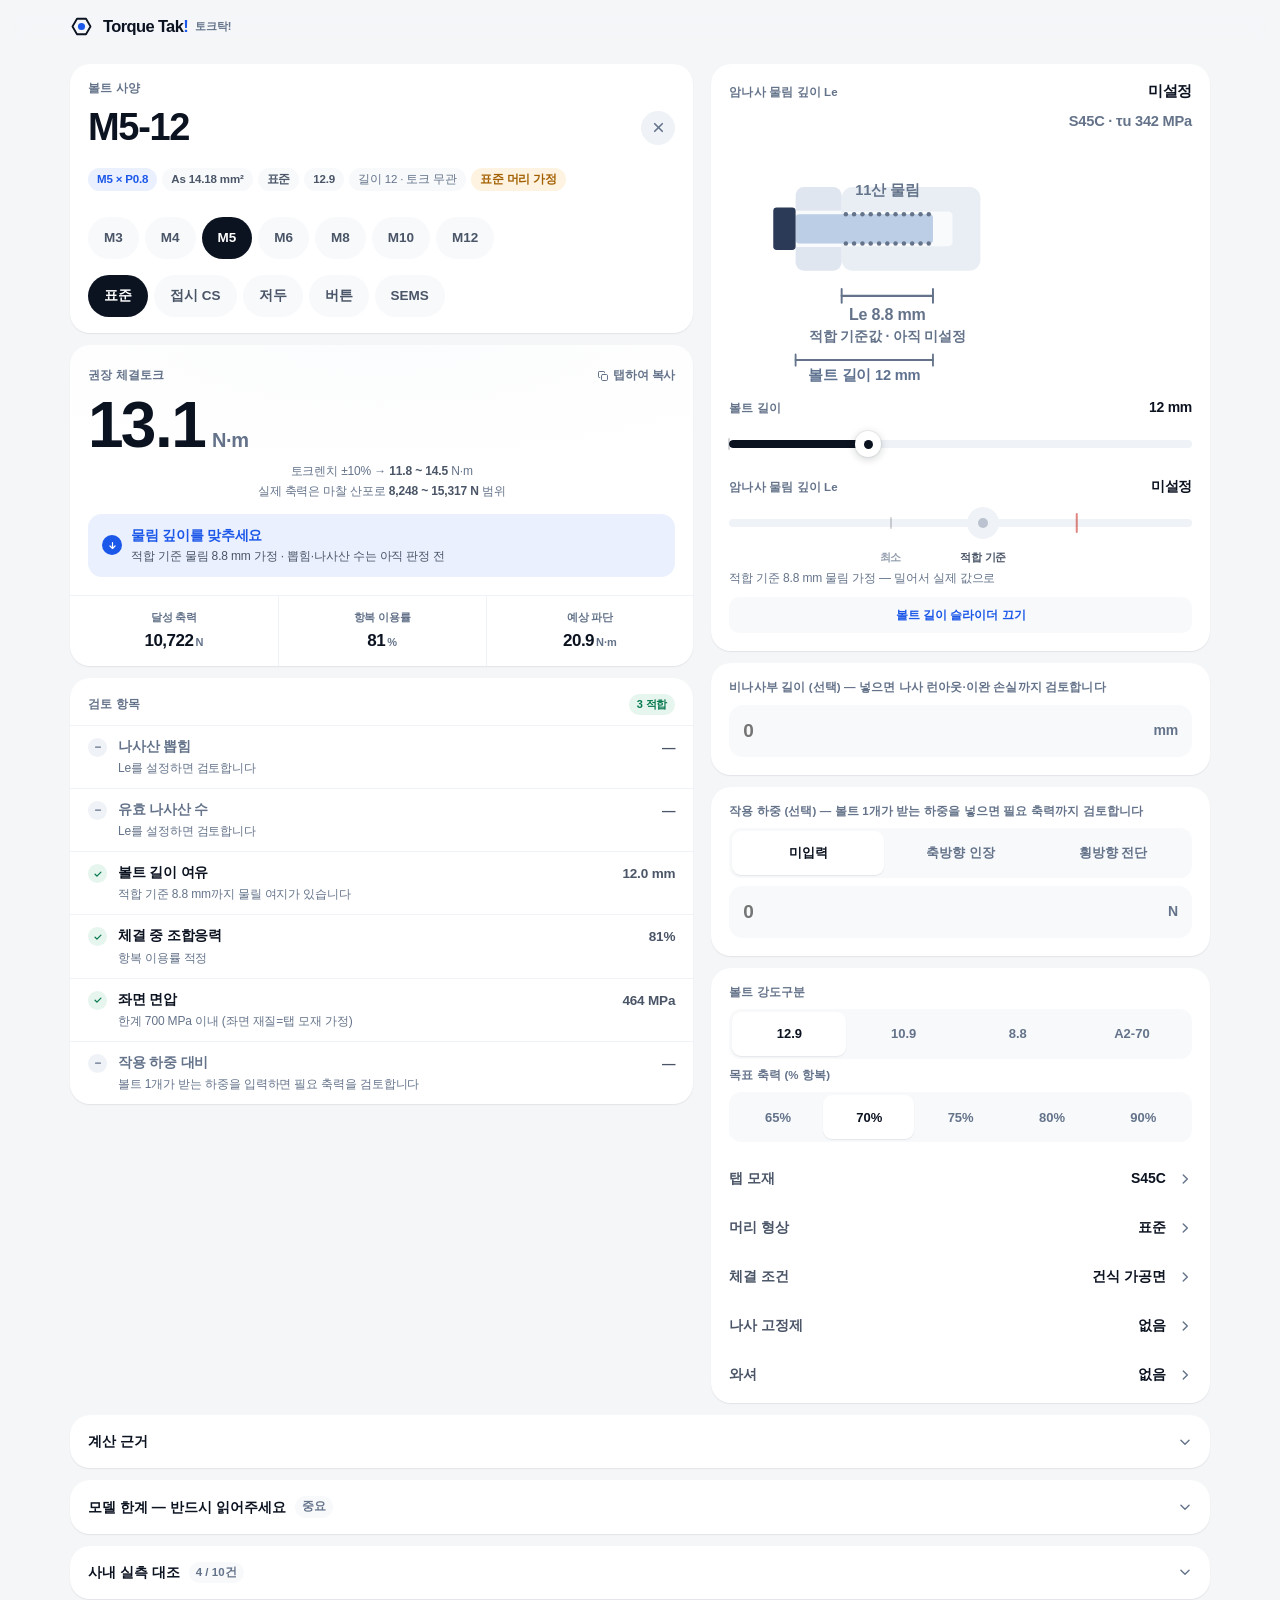
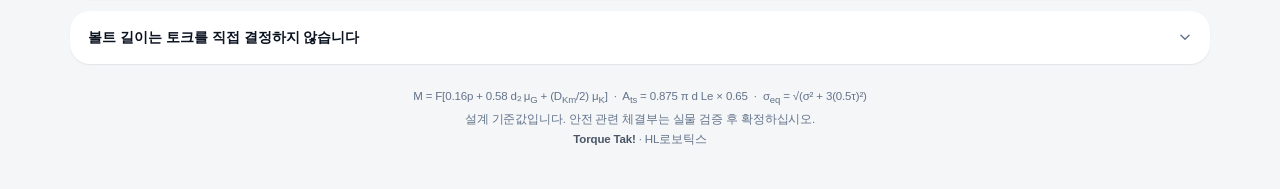
==== commit d76267e2: "Pull the low-head factor down to what the one break test says Low head sat at 0.60, a guess with no " ====
--- a/index.html
+++ b/index.html
@@ -199,11 +199,11 @@
     <div class="acc-b" id="limitBody"><div><div class="acc-in">
       <p class="note"><b>1. 토크로는 축력을 정밀 제어할 수 없습니다.</b> 표시 토크를 정확히 걸어도 마찰계수 산포 때문에 실제 축력은 <code>±30%</code> 범위로 흩어집니다. 안전이 걸린 체결부는 축력계·각도법·연신법으로 검증하십시오.</p>
       <p class="note"><b>1-1. 마찰계수 등급 선택이 가장 큰 오차원입니다.</b> 토크는 마찰계수 <code>μ</code>에 거의 비례합니다. VDI 2230 표 A5의 <code>C등급</code>은 <code>μ 0.14~0.24</code> 범위라 <b>같은 등급 안에서도 토크가 60% 갈립니다</b>. 실제 표면 상태 — 탈지 후 건식인지, 방청유가 남아 있는지, 도금이 있는지 — 로 고르십시오. 건식 값을 윤활된 볼트에 쓰면 과체결됩니다. <b><code>K</code>와 <code>μ</code>는 같은 숫자가 아닙니다</b>: 피치 성분이 <code>K</code> 안에 들어 있어 <code>K 0.20</code>은 <code>μ 0.145</code>에 해당합니다.</p>
-      <p class="note"><b>2. 경험 보정값을 씁니다.</b> 나사산 전단면적의 변형 보정계수 <code>0.65</code>와 저두 머리 계수 <code>0.60</code>은 규격 실측값이 아니라 <b>경험 근사값</b>입니다. 실물 파단 시험으로 재교정해야 합니다. 접시·버튼의 머리 내력 <code>0.80</code>은 ISO 10642 규정값이고, 조임 축력 <code>0.52</code>는 제조사 공표값(Unbrako·Bossard·Hobson)입니다.</p>
+      <p class="note"><b>2. 경험 보정값을 씁니다.</b> 나사산 전단면적의 변형 보정계수 <code>0.65</code>와 저두 머리 계수 <code>0.50</code>은 규격 실측값이 아니라 <b>경험 근사값</b>입니다. 저두 <code>0.50</code>은 사내 M10 파단 시험 <b>단 1점</b>에 맞춘 값이라 이 앱에서 근거가 가장 얇은 숫자입니다. 실물 파단 시험으로 재교정해야 합니다. 접시·버튼의 머리 내력 <code>0.80</code>은 ISO 10642 규정값이고, 조임 축력 <code>0.52</code>는 제조사 공표값(Unbrako·Bossard·Hobson)입니다.</p>
       <p class="note"><b>2-1. 접시·버튼은 머리에서 먼저 파단합니다.</b> 머리 단면이 나사부보다 작아, 나사부가 늘어나며 경고를 주기 전에 <b>갑자기</b> 파단할 수 있습니다. 안전 관련 체결부에는 표준 머리를 쓰십시오. 강도구분을 <code>12.9</code>로 올려도 육각홀이 먼저 한계라 걸 수 있는 토크는 거의 늘지 않습니다(Bossard 감액표 M10: 08.8 <code>35</code> / 010.9 <code>38</code> N·m). <code>12.9</code>는 경도가 높아 수소취성에도 취약합니다.</p>
       <p class="note"><b>3. 박판·소수 나사산에는 적용되지 않습니다.</b> 유효 나사산 3산 미만 또는 Le 2.5mm 미만에서는 파괴가 나사산 전단이 아니라 <b>판재 함몰·찢김</b>으로 일어납니다. 이 모델의 물리가 성립하지 않습니다. 버링탭·PEM너트·클린칭너트를 검토하십시오.</p>
       <p class="note"><b>3-1. 수지(POM) 탭에는 적용되지 않습니다.</b> 수지는 정적 나사산 전단에 닿기 전에 <b>크리프·응력완화</b>로 축력이 시간에 따라 빠집니다. 이 모델에는 시간·온도 항이 없어 초기 축력만 다루고, 한계 면압 <code>60</code> MPa도 단기값이라 지속 하중에서는 훨씬 낮습니다. 금속 인서트를 넣고 인서트 재질로 계산하거나, 수지 전용 스크류의 제조사 권장 토크를 쓰십시오.</p>
-      <p class="note"><b>4. 저두의 실제 파괴는 육각홀 뭉개짐입니다.</b> 얕은 소켓은 볼트가 끊어지기 전에 렌치 홀이 먼저 망가집니다. 이건 볼트 강도를 계수로 깎는 방식으로 표현되지 않습니다.</p>
+      <p class="note"><b>4. 저두의 실제 파괴는 육각홀 뭉개짐입니다.</b> 얕은 소켓은 볼트가 끊어지기 전에 렌치 홀이 먼저 망가집니다. 이건 볼트 강도를 계수로 깎는 방식으로 표현되지 않습니다. 감액 계수를 <code>0.50</code>으로 내려 사내 M10 파단 실측(<code>79.98</code> N·m)과 맞췄지만, <b>표현하지 못하는 파괴 모드가 남아 있다는 사실은 그대로입니다</b> — 육각 비트 마모와 삽입 깊이를 함께 관리하십시오.</p>
       <p class="note"><b>5. 접시머리 원추 좌면은 미검토입니다.</b> 알루미늄 박판에 접시머리를 쓰면 좌면이 가라앉는 모드가 지배할 수 있습니다. 접시에 와셔를 골라도 카운터싱크에 앉는 형상이라 좌면이 되지 못하므로 계산에서 제외합니다.</p>
       <p class="note"><b>5-1. 좌면 면압은 탭 모재 물성으로 계산합니다.</b> 실제로 좌면을 받는 것은 <b>클램프되는 판재</b>입니다. 강재 브래킷을 알루미늄 하우징에 조이면 없는 NG가 뜨고, 그 반대면 있는 NG를 놓칩니다. 두 재질이 다르면 판재 쪽 한계 면압으로 직접 확인하십시오.</p>
       <p class="note"><b>5-2. 작용 하중은 볼트 1개·접합면 1개 기준입니다.</b> 횡하중은 마찰 전달 1면으로 봅니다. 조인트 전체 하중을 넣으면 볼트 개수만큼 결과가 틀립니다.</p>
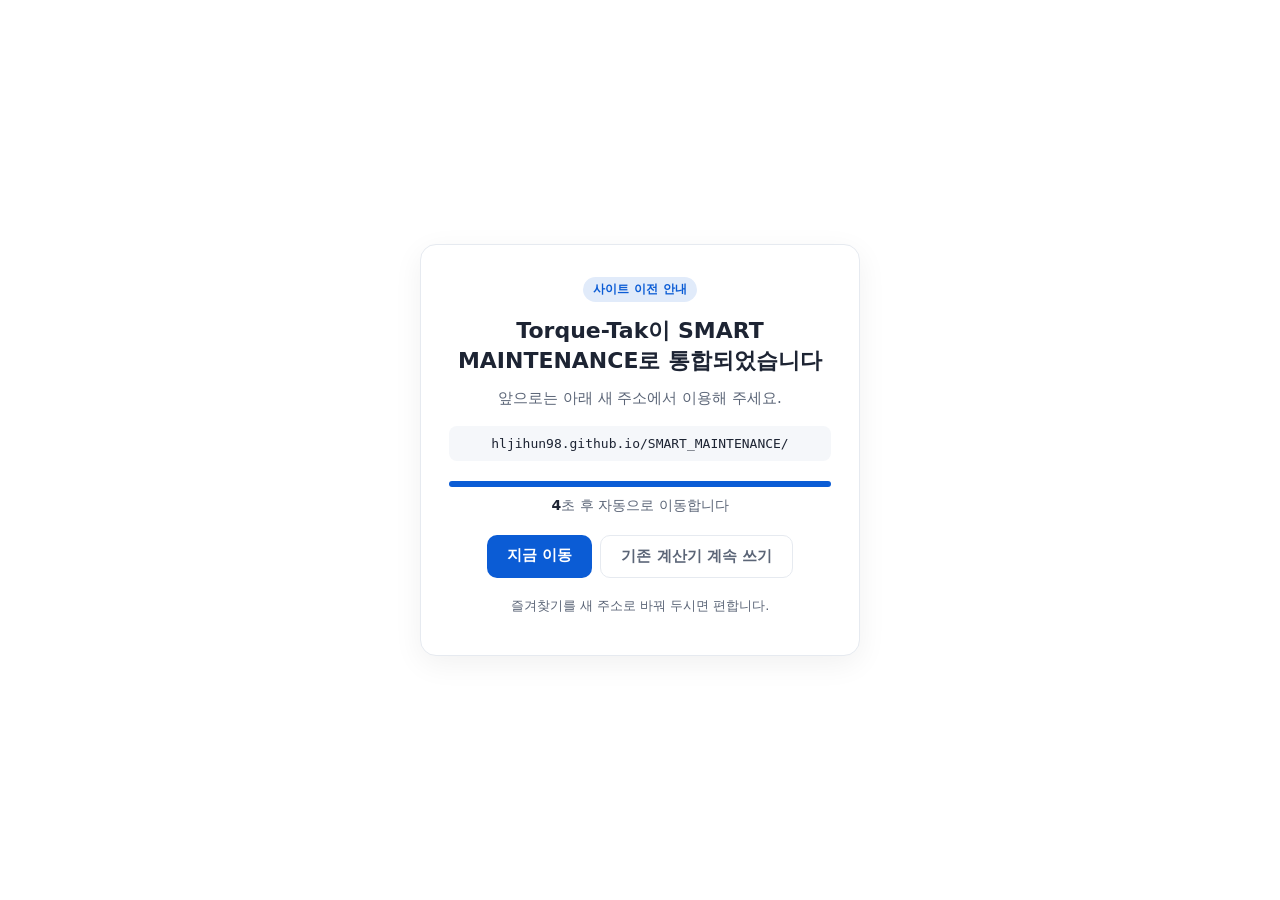
==== commit 41904512: "Send visitors to SMART_MAINTENANCE, keep the calculator at legacy.html Torque Tak is being folded in" ====
--- a/index.html
+++ b/index.html
@@ -1,259 +1,95 @@
 <!DOCTYPE html>
 <html lang="ko">
 <head>
-<meta charset="utf-8">
-<!-- maximum-scale은 확대를 막아 WCAG 1.4.4에 걸린다. 작은 수치를 읽는 현장 도구라 특히 필요하다 -->
-<meta name="viewport" content="width=device-width, initial-scale=1, viewport-fit=cover">
-<meta name="theme-color" content="#F4F6F8">
-<meta name="description" content="볼트 체결 조건에 따른 권장 토크를 빠르게 계산하는 모바일 웹 도구">
-<title>Torque Tak! · 볼트 체결토크</title>
-<link rel="icon" href="data:image/svg+xml,<svg xmlns='http://www.w3.org/2000/svg' viewBox='0 0 24 24'><path d='M21.4 12 16.7 20.1 7.3 20.1 2.6 12 7.3 3.9 16.7 3.9Z' fill='none' stroke='%230B1220' stroke-width='1.9' stroke-linejoin='round'/><circle cx='12' cy='12' r='3.7' fill='%231B57E8'/></svg>">
-<link rel="stylesheet" href="assets/css/styles.css">
+  <meta charset="utf-8">
+  <meta name="viewport" content="width=device-width, initial-scale=1">
+  <title>사이트 이전 안내 · SMART MAINTENANCE</title>
+  <link rel="canonical" href="https://hljihun98.github.io/SMART_MAINTENANCE/">
+  <meta name="robots" content="noindex">
+  <!-- JS가 꺼진 환경용: 5초 후 이동 -->
+  <noscript><meta http-equiv="refresh" content="5; url=https://hljihun98.github.io/SMART_MAINTENANCE/"></noscript>
+  <style>
+    /* 화이트 톤 고정 (다크모드에서도 흰 화면 유지) */
+    :root {
+      color-scheme: light;
+      --bg: #ffffff; --card: #ffffff; --soft: #f5f7fa; --text: #1d2433; --muted: #5b6577;
+      --accent: #0b5cd5; --accent-hover: #0849ab; --track: #edf0f5; --border: #e6eaf0;
+    }
+    * { box-sizing: border-box; }
+    body {
+      margin: 0; min-height: 100vh; display: grid; place-items: center; padding: 16px;
+      background: var(--bg); color: var(--text);
+      font-family: "Pretendard", "Apple SD Gothic Neo", "Malgun Gothic", system-ui, sans-serif;
+    }
+    .card {
+      width: 100%; max-width: 440px; background: var(--card); border: 1px solid var(--border);
+      border-radius: 16px; padding: 32px 28px; text-align: center;
+      box-shadow: 0 8px 30px rgba(0,0,0,.06);
+    }
+    .badge {
+      display: inline-block; font-size: 12px; font-weight: 600; letter-spacing: .02em;
+      color: var(--accent); background: color-mix(in srgb, var(--accent) 12%, transparent);
+      padding: 4px 10px; border-radius: 999px; margin-bottom: 14px;
+    }
+    h1 { font-size: 22px; margin: 0 0 10px; }
+    p { margin: 0 0 6px; color: var(--muted); line-height: 1.6; font-size: 15px; }
+    .new-url {
+      display: block; margin: 16px 0 20px; padding: 10px 12px; border-radius: 8px;
+      background: var(--soft); color: var(--text); font-size: 13px; word-break: break-all;
+      font-family: ui-monospace, Consolas, monospace;
+    }
+    .bar { height: 6px; background: var(--track); border-radius: 999px; overflow: hidden; margin-bottom: 10px; }
+    .bar > span {
+      display: block; height: 100%; width: 0; background: var(--accent);
+      animation: fill 5s linear forwards;
+    }
+    @keyframes fill { to { width: 100%; } }
+    .count { font-size: 14px; color: var(--muted); margin-bottom: 20px; }
+    .count b { color: var(--text); }
+    .actions { display: flex; gap: 8px; justify-content: center; flex-wrap: wrap; }
+    .btn {
+      display: inline-block; padding: 11px 20px; border-radius: 10px; font-size: 15px;
+      font-weight: 600; text-decoration: none; cursor: pointer; border: 0;
+    }
+    .btn-primary { background: var(--accent); color: #fff; }
+    .btn-primary:hover { background: var(--accent-hover); }
+    .btn-ghost { background: transparent; color: var(--muted); border: 1px solid var(--border); }
+    .tip { margin-top: 18px; font-size: 13px; }
+  </style>
 </head>
 <body>
-<div class="bar" id="bar">
-  <div class="bar-in">
-    <svg class="mark" viewBox="0 0 24 24" aria-hidden="true">
-      <path d="M21.4 12 16.7 20.1 7.3 20.1 2.6 12 7.3 3.9 16.7 3.9Z" fill="none" stroke="#0B1220" stroke-width="1.9" stroke-linejoin="round"/>
-      <circle cx="12" cy="12" r="3.7" fill="#1B57E8"/>
-    </svg>
-    <h1>Torque Tak<i>!</i></h1><span class="sub">토크탁!</span>
-  </div>
-</div>
+  <main class="card">
+    <span class="badge">사이트 이전 안내</span>
+    <h1>Torque-Tak이 SMART MAINTENANCE로 통합되었습니다</h1>
+    <p>앞으로는 아래 새 주소에서 이용해 주세요.</p>
+    <code class="new-url">hljihun98.github.io/SMART_MAINTENANCE/</code>
 
-<div class="app">
- <div class="col col-a">
-  <section class="card">
-    <div class="spec-wrap">
-      <div class="lbl">볼트 사양</div>
-      <div class="spec-row">
-        <input id="spec" value="M5-12" autocomplete="off" spellcheck="false" placeholder="M5-12" aria-label="볼트 사양">
-        <button class="clear tap" id="clearBtn" aria-label="지우기">
-          <svg viewBox="0 0 24 24" fill="none" stroke="currentColor" stroke-width="3" stroke-linecap="round"><path d="M5 5l14 14M19 5L5 19"/></svg>
-        </button>
-      </div>
-      <div class="parse" id="parse"></div>
-      <div class="err" id="err" hidden></div>
+    <div class="bar"><span id="bar"></span></div>
+    <div class="count" id="count"><b id="sec">5</b>초 후 자동으로 이동합니다</div>
+
+    <div class="actions">
+      <a class="btn btn-primary" id="go" href="https://hljihun98.github.io/SMART_MAINTENANCE/">지금 이동</a>
+      <a class="btn btn-ghost" href="legacy.html">기존 계산기 계속 쓰기</a>
     </div>
-    <div class="quick-wrap" id="quickWrap">
-      <div class="quick" id="quick"></div>
-      <button class="qnav qnav-l" id="qPrev" aria-label="볼트 사양 왼쪽으로" tabindex="-1">
-        <svg viewBox="0 0 24 24" fill="none" stroke="currentColor" stroke-width="2.6" stroke-linecap="round" stroke-linejoin="round"><path d="M15 5l-7 7 7 7"/></svg></button>
-      <button class="qnav qnav-r" id="qNext" aria-label="볼트 사양 오른쪽으로" tabindex="-1">
-        <svg viewBox="0 0 24 24" fill="none" stroke="currentColor" stroke-width="2.6" stroke-linecap="round" stroke-linejoin="round"><path d="M9 5l7 7-7 7"/></svg></button>
-    </div>
-  </section>
 
-  <section class="card">
-    <div class="hero">
-      <div class="hero-top">
-        <span class="lbl">권장 체결토크</span>
-        <span class="copy-hint">
-          <svg viewBox="0 0 24 24" fill="none" stroke="currentColor" stroke-width="2" stroke-linecap="round" stroke-linejoin="round"><rect x="9" y="9" width="12" height="12" rx="2.4"/><path d="M5.5 15H4.4A1.4 1.4 0 013 13.6V4.4A1.4 1.4 0 014.4 3h9.2A1.4 1.4 0 0115 4.4v1.1"/></svg>
-          탭하여 복사
-        </span>
-      </div>
-      <button class="num tap-sm" id="copyBtn" aria-label="토크값 복사">
-        <span class="digits" id="digits">—</span><span class="unit">N·m</span>
-      </button>
-      <div class="bands">
-        <div class="band" id="bandWrench"></div>
-        <div class="band" id="bandForce"></div>
-      </div>
-      <div class="verdict" id="verdict">
-        <span class="vdot"><svg id="vIcon" viewBox="0 0 24 24"></svg></span>
-        <span class="vtxt"><b id="vTitle">—</b><span id="vDesc"></span></span>
-      </div>
-    </div>
-    <div class="stats">
-      <div class="stat"><div class="k">달성 축력</div><div class="v" id="sForce">—</div></div>
-      <div class="stat"><div class="k">항복 이용률</div><div class="v" id="sUtil">—</div></div>
-      <div class="stat"><div class="k">예상 파단</div><div class="v" id="sBreak">—</div></div>
-    </div>
-  </section>
+    <p class="tip">즐겨찾기를 새 주소로 바꿔 두시면 편합니다.</p>
+  </main>
 
-  <section class="card">
-    <div class="chk-h"><span class="lbl">검토 항목</span><span class="chk-tags" id="chkTags"></span></div>
-    <div id="chkList"></div>
-  </section>
+  <script>
+    var TARGET = "https://hljihun98.github.io/SMART_MAINTENANCE/" + location.search + location.hash;
+    var left = 5;
+    var secEl = document.getElementById("sec");
+    document.getElementById("go").href = TARGET;
 
-  <section class="card" id="remCard" hidden>
-    <div class="rem-h">
-      <span class="lbl">분해 시 필요 토크</span>
-      <span class="rem-tag" id="remGrade"></span>
-    </div>
-    <div class="rem-body">
-      <div class="rem-num"><span id="remVal">—</span><small>N·m</small></div>
-      <div class="rem-range" id="remRange"></div>
-      <div class="rem-split">
-        <div><span class="k">체결 마찰분</span><span class="v" id="remFric">—</span></div>
-        <div><span class="k">고정제 저항분</span><span class="v" id="remAdh">—</span></div>
-      </div>
-      <div class="rem-bar"><i id="remBar"></i><u id="remMark"></u></div>
-      <div class="rem-foot" id="remFoot"></div>
-    </div>
-  </section>
-
- </div>
-
- <div class="col col-b">
-  <section class="card">
-    <div class="sec-head">
-      <span class="lbl">암나사 물림 깊이 Le</span>
-      <span class="v" id="leRead">—</span>
-    </div>
-    <div class="draw-box"><svg id="draw" viewBox="0 0 340 200" role="img" aria-label="볼트 체결부 단면도"></svg></div>
-    <div class="le-ctl">
-      <div id="lenWrap" hidden>
-        <div class="sl-h"><span>볼트 길이</span><b id="lenRead">—</b></div>
-        <div class="track track-sm" id="ltrack" role="slider" aria-label="볼트 길이" tabindex="0" aria-valuemin="0" aria-valuemax="0" aria-valuenow="0">
-          <div class="rail"><i class="fill" id="lfill" style="width:0"></i></div>
-          <div class="tick tick-min" id="ltickMin"></div>
-          <div class="thumb" id="lthumb"></div>
-        </div>
-        <div class="sl-h"><span>암나사 물림 깊이 Le</span><b id="leRead2">—</b></div>
-      </div>
-      <div class="track" id="track" role="slider" aria-label="유효 물림 깊이" tabindex="0" aria-valuemin="0" aria-valuemax="0" aria-valuenow="0">
-        <div class="rail"><i class="fill" id="fill" style="width:0"></i></div>
-        <div class="tick tick-min" id="tickMin"></div>
-        <div class="tick tick-ok" id="tickOk"></div>
-        <div class="tick tick-cap" id="tickCap" hidden></div>
-        <div class="thumb ghost" id="thumb"></div>
-        <span class="snap" id="snap" aria-hidden="true">탁!</span>
-      </div>
-      <div class="scale">
-        <span class="tick-lbl min" id="lblMin">최소</span>
-        <span class="tick-lbl ok" id="lblOk">적합 기준</span>
-      </div>
-      <div class="sl-h grip-h" id="gripRow" hidden><span>체결 두께 <i>유도값</i></span><b id="gripRead">—</b></div>
-      <!-- 비나사부를 넣었을 때만 — 판재 두께를 비나사부에 맞춘 물림을 제안한다.
-           자동으로 덮어쓰지 않고 눌러야 반영된다 -->
-      <button class="le-fit" id="leFit" hidden></button>
-      <div class="le-foot">
-        <span class="le-note" id="leNote">밀어서 실제 물림 길이를 맞추세요</span>
-        <button class="le-reset" id="leReset" hidden>미설정으로</button>
-      </div>
-      <button class="le-opt" id="lenTgl">볼트 길이도 슬라이더로 조절</button>
-    </div>
-  </section>
-
-  <section class="card">
-    <div class="seg-block">
-      <div class="lbl">비나사부 길이 (선택) — 넣으면 나사 런아웃·이완 손실까지 검토합니다</div>
-      <div class="load-in"><input id="shank" type="number" inputmode="decimal" min="0" step="0.5" placeholder="0" aria-label="비나사부 길이"><span>mm</span></div>
-      <div id="slvWrap" hidden>
-        <div class="lbl lbl-sp">해석 수준</div>
-        <div class="seg" id="segSlv"><div class="seg-ind" id="indSlv"></div></div>
-        <div class="slv-desc" id="slvDesc"></div>
-      </div>
-      <button class="load-clr" id="shankClr" hidden>비나사부 검토 해제</button>
-    </div>
-    <div style="height:14px"></div>
-  </section>
-
-  <section class="card">
-    <div class="seg-block">
-      <div class="lbl">작용 하중 (선택) — <b>볼트 1개</b>가 받는 하중을 넣으면 필요 축력까지 검토합니다</div>
-      <div class="seg" id="segLoad"><div class="seg-ind" id="indLoad"></div></div>
-      <div class="load-in"><input id="load" type="number" inputmode="numeric" min="0" step="10" placeholder="0" aria-label="볼트 1개가 받는 작용 하중"><span>N</span></div>
-      <button class="load-clr" id="loadClr" hidden>하중 검토 해제</button>
-    </div>
-    <div style="height:14px"></div>
-  </section>
-
-  <section class="card">
-    <div class="seg-block">
-      <div class="lbl">볼트 강도구분</div>
-      <div class="seg" id="segCls"><div class="seg-ind" id="indCls"></div></div>
-    </div>
-    <div class="seg-block">
-      <div class="lbl">목표 축력 (% 항복)</div>
-      <div class="seg" id="segPl"><div class="seg-ind" id="indPl"></div></div>
-    </div>
-    <div class="rows">
-      <button class="row" data-sheet="mat"><span class="k">탭 모재</span><span class="v" id="vMat"></span>
-        <svg class="ch" viewBox="0 0 24 24" fill="none" stroke="currentColor" stroke-width="2.4" stroke-linecap="round" stroke-linejoin="round"><path d="M9 5l7 7-7 7"/></svg></button>
-      <button class="row" data-sheet="head"><span class="k">머리 형상</span><span class="v" id="vHead"></span>
-        <svg class="ch" viewBox="0 0 24 24" fill="none" stroke="currentColor" stroke-width="2.4" stroke-linecap="round" stroke-linejoin="round"><path d="M9 5l7 7-7 7"/></svg></button>
-      <button class="row" data-sheet="k"><span class="k">체결 조건</span><span class="v" id="vK"></span>
-        <svg class="ch" viewBox="0 0 24 24" fill="none" stroke="currentColor" stroke-width="2.4" stroke-linecap="round" stroke-linejoin="round"><path d="M9 5l7 7-7 7"/></svg></button>
-      <button class="row" data-sheet="lock"><span class="k">나사 고정제</span><span class="v" id="vLock"></span>
-        <svg class="ch" viewBox="0 0 24 24" fill="none" stroke="currentColor" stroke-width="2.4" stroke-linecap="round" stroke-linejoin="round"><path d="M9 5l7 7-7 7"/></svg></button>
-      <button class="row" data-sheet="washer"><span class="k">와셔</span><span class="v" id="vWasher"></span>
-        <svg class="ch" viewBox="0 0 24 24" fill="none" stroke="currentColor" stroke-width="2.4" stroke-linecap="round" stroke-linejoin="round"><path d="M9 5l7 7-7 7"/></svg></button>
-    </div>
-  </section>
-
- </div>
-
- <div class="col col-full">
-  <div class="acc" id="accBasis">
-    <button class="acc-h" data-acc="accBasis" aria-expanded="false" aria-controls="basisBody">계산 근거
-      <svg class="ar" viewBox="0 0 24 24" fill="none" stroke="currentColor" stroke-width="2.4" stroke-linecap="round" stroke-linejoin="round"><path d="M5 9l7 7 7-7"/></svg></button>
-    <div class="acc-b" id="basisBody"><div><div class="acc-in"><div class="eq" id="basis"></div></div></div></div>
-  </div>
-
-  <div class="acc" id="accLimit">
-    <button class="acc-h" data-acc="accLimit" aria-expanded="false" aria-controls="limitBody">모델 한계 — 반드시 읽어주세요 <span class="cnt">중요</span>
-      <svg class="ar" viewBox="0 0 24 24" fill="none" stroke="currentColor" stroke-width="2.4" stroke-linecap="round" stroke-linejoin="round"><path d="M5 9l7 7 7-7"/></svg></button>
-    <div class="acc-b" id="limitBody"><div><div class="acc-in">
-      <p class="note"><b>1. 토크로는 축력을 정밀 제어할 수 없습니다.</b> 표시 토크를 정확히 걸어도 마찰계수 산포 때문에 실제 축력은 <code>±30%</code> 범위로 흩어집니다. 안전이 걸린 체결부는 축력계·각도법·연신법으로 검증하십시오.</p>
-      <p class="note"><b>1-1. 마찰계수 등급 선택이 가장 큰 오차원입니다.</b> 토크는 마찰계수 <code>μ</code>에 거의 비례합니다. VDI 2230 표 A5의 <code>C등급</code>은 <code>μ 0.14~0.24</code> 범위라 <b>같은 등급 안에서도 토크가 60% 갈립니다</b>. 실제 표면 상태 — 탈지 후 건식인지, 방청유가 남아 있는지, 도금이 있는지 — 로 고르십시오. 건식 값을 윤활된 볼트에 쓰면 과체결됩니다. <b><code>K</code>와 <code>μ</code>는 같은 숫자가 아닙니다</b>: 피치 성분이 <code>K</code> 안에 들어 있어 <code>K 0.20</code>은 <code>μ 0.145</code>에 해당합니다.</p>
-      <p class="note"><b>2. 경험 보정값을 씁니다.</b> 나사산 전단면적의 변형 보정계수 <code>0.65</code>와 저두 머리 계수 <code>0.50</code>은 규격 실측값이 아니라 <b>경험 근사값</b>입니다. 저두 <code>0.50</code>은 사내 M10 파단 시험 <b>단 1점</b>에 맞춘 값이라 이 앱에서 근거가 가장 얇은 숫자입니다. 실물 파단 시험으로 재교정해야 합니다. 접시·버튼의 머리 내력 <code>0.80</code>은 ISO 10642 규정값이고, 조임 축력 <code>0.52</code>는 제조사 공표값(Unbrako·Bossard·Hobson)입니다.</p>
-      <p class="note"><b>2-1. 접시·버튼은 머리에서 먼저 파단합니다.</b> 머리 단면이 나사부보다 작아, 나사부가 늘어나며 경고를 주기 전에 <b>갑자기</b> 파단할 수 있습니다. 안전 관련 체결부에는 표준 머리를 쓰십시오. 강도구분을 <code>12.9</code>로 올려도 육각홀이 먼저 한계라 걸 수 있는 토크는 거의 늘지 않습니다(Bossard 감액표 M10: 08.8 <code>35</code> / 010.9 <code>38</code> N·m). <code>12.9</code>는 경도가 높아 수소취성에도 취약합니다.</p>
-      <p class="note"><b>3. 박판·소수 나사산에는 적용되지 않습니다.</b> 유효 나사산 3산 미만 또는 Le 2.5mm 미만에서는 파괴가 나사산 전단이 아니라 <b>판재 함몰·찢김</b>으로 일어납니다. 이 모델의 물리가 성립하지 않습니다. 버링탭·PEM너트·클린칭너트를 검토하십시오.</p>
-      <p class="note"><b>3-1. 수지(POM) 탭에는 적용되지 않습니다.</b> 수지는 정적 나사산 전단에 닿기 전에 <b>크리프·응력완화</b>로 축력이 시간에 따라 빠집니다. 이 모델에는 시간·온도 항이 없어 초기 축력만 다루고, 한계 면압 <code>60</code> MPa도 단기값이라 지속 하중에서는 훨씬 낮습니다. 금속 인서트를 넣고 인서트 재질로 계산하거나, 수지 전용 스크류의 제조사 권장 토크를 쓰십시오.</p>
-      <p class="note"><b>4. 저두의 실제 파괴는 육각홀 뭉개짐입니다.</b> 얕은 소켓은 볼트가 끊어지기 전에 렌치 홀이 먼저 망가집니다. 이건 볼트 강도를 계수로 깎는 방식으로 표현되지 않습니다. 감액 계수를 <code>0.50</code>으로 내려 사내 M10 파단 실측(<code>79.98</code> N·m)과 맞췄지만, <b>표현하지 못하는 파괴 모드가 남아 있다는 사실은 그대로입니다</b> — 육각 비트 마모와 삽입 깊이를 함께 관리하십시오.</p>
-      <p class="note"><b>5. 접시머리 원추 좌면은 미검토입니다.</b> 알루미늄 박판에 접시머리를 쓰면 좌면이 가라앉는 모드가 지배할 수 있습니다. 접시에 와셔를 골라도 카운터싱크에 앉는 형상이라 좌면이 되지 못하므로 계산에서 제외합니다.</p>
-      <p class="note"><b>5-1. 좌면 면압은 탭 모재 물성으로 계산합니다.</b> 실제로 좌면을 받는 것은 <b>클램프되는 판재</b>입니다. 강재 브래킷을 알루미늄 하우징에 조이면 없는 NG가 뜨고, 그 반대면 있는 NG를 놓칩니다. 두 재질이 다르면 판재 쪽 한계 면압으로 직접 확인하십시오.</p>
-      <p class="note"><b>5-2. 작용 하중은 볼트 1개·접합면 1개 기준입니다.</b> 횡하중은 마찰 전달 1면으로 봅니다. 조인트 전체 하중을 넣으면 볼트 개수만큼 결과가 틀립니다.</p>
-      <p class="note"><b>6. 나사 치수는 기준 치수(공차 무반영)입니다.</b> 최악 공차 조합에서 전단면적이 10~15% 작아질 수 있습니다.</p>
-      <p class="note"><b>7. 예상 파단 토크는 참고값입니다.</b> 항복 이후에는 토크-축력 관계가 무너지고 마찰이 급변하므로, 파괴까지 조인 토크를 이 모델로 예측할 수 없습니다. 실측과 20~40% 차이는 정상입니다.</p>
-      <p class="note"><b>8. 진동 이완·열팽창차·피로는 미검토입니다.</b></p>
-      <p class="note"><b>9. 나사 고정제 수치는 TDS 공칭값 기반 근사입니다.</b> 등급별 M10 이탈 토크(ISO 10964, 강재, 24h)를 호칭경·물림 길이로 환산했습니다. 호칭경 보정은 <code>LOCTITE 243</code> TDS의 M6·M10·M16 3점(3 / 26 / 44 N·m) 보간이며, 다른 등급에도 같은 형상을 적용했습니다. <b>M6 미만은 실측 구간 밖 외삽</b>이고, 실제 이탈 토크는 도포량·경화 시간·표면 상태·간극에 따라 크게 흩어집니다. 분해 계획은 반드시 실물 시험으로 확인하세요.</p>
-    </div></div></div>
-  </div>
-
-  <div class="acc" id="accMeas">
-    <button class="acc-h" data-acc="accMeas" aria-expanded="false" aria-controls="measBodyWrap">사내 실측 대조 <span class="cnt" id="measCnt"></span>
-      <svg class="ar" viewBox="0 0 24 24" fill="none" stroke="currentColor" stroke-width="2.4" stroke-linecap="round" stroke-linejoin="round"><path d="M5 9l7 7 7-7"/></svg></button>
-    <div class="acc-b" id="measBodyWrap"><div><div class="acc-in">
-      <div class="tbl-scroll">
-        <table><thead><tr><th>사용처</th><th>Le</th><th>실측</th><th>예상</th><th>편차</th></tr></thead><tbody id="measBody"></tbody></table>
-      </div>
-      <div class="summ" id="measSumm"></div>
-      <div class="summ" id="measWarn"></div>
-    </div></div></div>
-  </div>
-
-  <div class="acc" id="accLen">
-    <button class="acc-h" data-acc="accLen" aria-expanded="false" aria-controls="lenBody">볼트 길이는 토크를 직접 결정하지 않습니다
-      <svg class="ar" viewBox="0 0 24 24" fill="none" stroke="currentColor" stroke-width="2.4" stroke-linecap="round" stroke-linejoin="round"><path d="M5 9l7 7 7-7"/></svg></button>
-    <div class="acc-b" id="lenBody"><div><div class="acc-in">
-      <p class="note"><b>입력한 길이는 사양 식별용입니다.</b> 강도를 지배하는 건 볼트 유효단면적·강도구분과, 암나사에 실제로 물린 깊이 Le입니다.</p>
-      <p class="note">판재가 두꺼워 긴 볼트를 쓰면 물린 나사산 수가 같아도 <em>체결길이÷볼트길이</em>는 절반이 됩니다. 이 값은 강도와 인과관계가 없습니다.</p>
-      <p class="note"><b>단, 길이가 물림을 제한하면 이야기가 달라집니다.</b> 볼트가 짧아 판재 두께를 0으로 놓아도 필요한 물림에 못 닿으면, 그 길이가 곧 뽑힘 여유의 상한이 됩니다. 이 경우에는 길이를 바꾸면 권장 토크가 함께 움직이고, <em>볼트 길이 여유</em> 항목이 그 사실을 알려줍니다. 물림이 넉넉한 구간에서 길이를 바꿔도 토크가 그대로인 것은 정상입니다.</p>
-    </div></div></div>
-  </div>
-
-  <p class="foot">
-    M = F[0.16p + 0.58 d₂ μ<sub>G</sub> + (D<sub>Km</sub>/2) μ<sub>K</sub>] &nbsp;·&nbsp; A<sub>ts</sub> = 0.875 π d Le × 0.65 &nbsp;·&nbsp; σ<sub>eq</sub> = √(σ² + 3(0.5τ)²)<br>
-    설계 기준값입니다. 안전 관련 체결부는 실물 검증 후 확정하십시오.<br>
-    <b style="color:var(--ink-2);font-weight:700">Torque Tak!</b> · HL로보틱스
-  </p>
- </div>
-</div>
-
-<div class="scrim" id="scrim"></div>
-<div class="sheet" id="sheet" role="dialog" aria-modal="true" aria-hidden="true" inert>
-  <div class="sheet-grab" id="grab"><i></i></div>
-  <div class="sheet-h"><b id="sheetTitle"></b>
-    <button class="x tap" id="sheetX" aria-label="닫기">
-      <svg viewBox="0 0 24 24" fill="none" stroke="currentColor" stroke-width="2.6" stroke-linecap="round"><path d="M5 5l14 14M19 5L5 19"/></svg></button>
-  </div>
-  <div class="sheet-b" id="sheetBody"></div>
-</div>
-<div class="toast" id="toast"></div>
-<script src="assets/js/app.js"></script>
+    var timer = setInterval(function () {
+      left -= 1;
+      if (left <= 0) {
+        clearInterval(timer);
+        location.replace(TARGET); // 뒤로가기 시 안내 페이지를 다시 거치지 않음
+      } else {
+        secEl.textContent = left;
+      }
+    }, 1000);
+  </script>
 </body>
 </html>
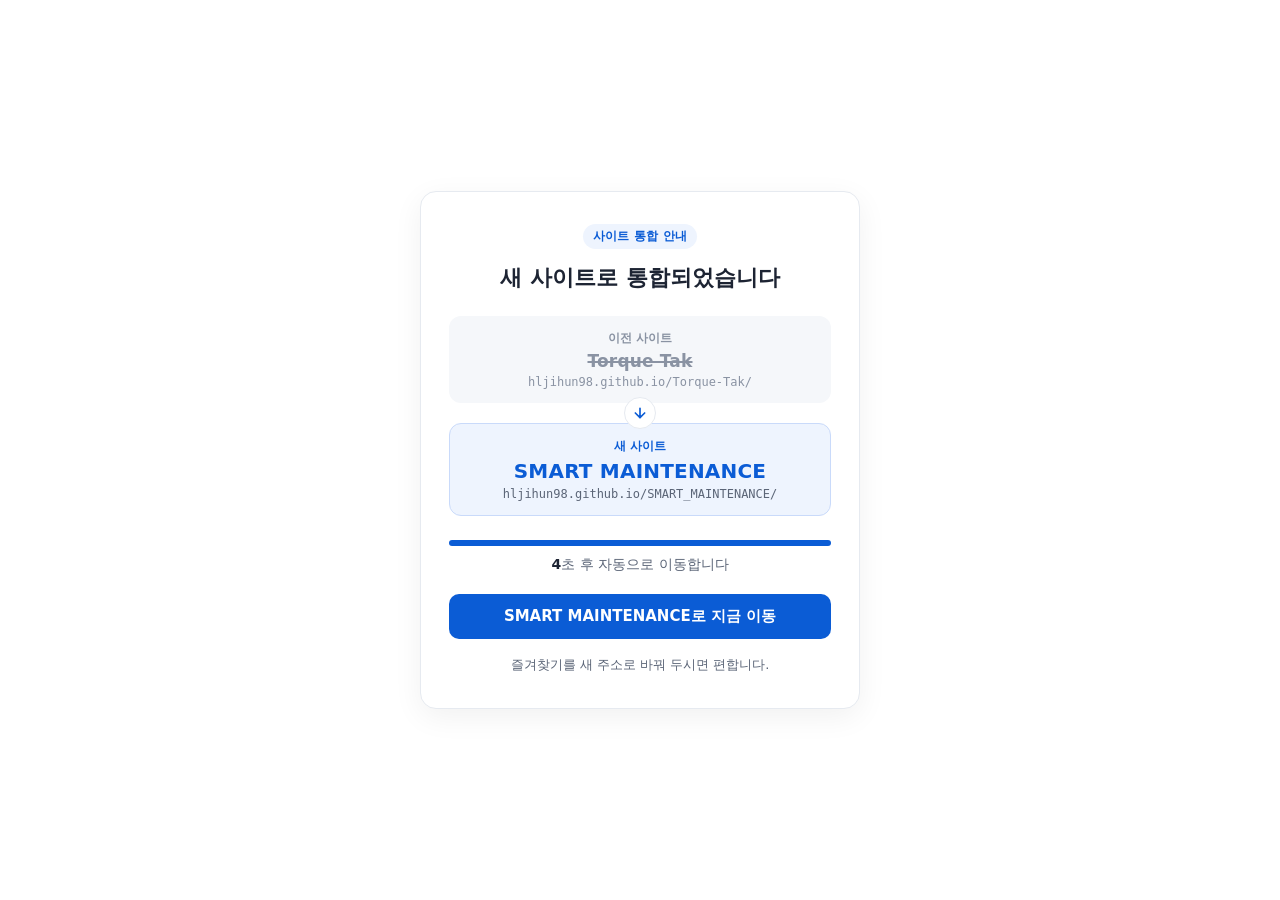
==== commit ceafd923: "Drop the legacy calculator, make the two site names easy to tell apart The notice page no longer off" ====
--- a/index.html
+++ b/index.html
@@ -12,14 +12,16 @@
     /* 화이트 톤 고정 (다크모드에서도 흰 화면 유지) */
     :root {
       color-scheme: light;
-      --bg: #ffffff; --card: #ffffff; --soft: #f5f7fa; --text: #1d2433; --muted: #5b6577;
-      --accent: #0b5cd5; --accent-hover: #0849ab; --track: #edf0f5; --border: #e6eaf0;
+      --bg: #ffffff; --card: #ffffff; --soft: #f5f7fa; --text: #1d2433; --muted: #5b6577; --faint: #8a93a3;
+      --accent: #0b5cd5; --accent-hover: #0849ab; --accent-soft: #eef4fe; --accent-line: #c9dafa;
+      --track: #edf0f5; --border: #e6eaf0;
     }
     * { box-sizing: border-box; }
     body {
       margin: 0; min-height: 100vh; display: grid; place-items: center; padding: 16px;
       background: var(--bg); color: var(--text);
       font-family: "Pretendard", "Apple SD Gothic Neo", "Malgun Gothic", system-ui, sans-serif;
+      word-break: keep-all;
     }
     .card {
       width: 100%; max-width: 440px; background: var(--card); border: 1px solid var(--border);
@@ -28,17 +30,32 @@
     }
     .badge {
       display: inline-block; font-size: 12px; font-weight: 600; letter-spacing: .02em;
-      color: var(--accent); background: color-mix(in srgb, var(--accent) 12%, transparent);
+      color: var(--accent); background: var(--accent-soft);
       padding: 4px 10px; border-radius: 999px; margin-bottom: 14px;
     }
-    h1 { font-size: 22px; margin: 0 0 10px; }
-    p { margin: 0 0 6px; color: var(--muted); line-height: 1.6; font-size: 15px; }
-    .new-url {
-      display: block; margin: 16px 0 20px; padding: 10px 12px; border-radius: 8px;
-      background: var(--soft); color: var(--text); font-size: 13px; word-break: break-all;
+    h1 { font-size: 22px; line-height: 1.4; margin: 0 0 22px; }
+
+    /* 이전 사이트 → 새 사이트 */
+    .site { border-radius: 12px; padding: 14px 16px; }
+    .site .label { display: block; font-size: 12px; font-weight: 600; margin-bottom: 4px; }
+    .site .name { display: block; font-size: 20px; font-weight: 800; letter-spacing: .01em; }
+    .site .url {
+      display: block; margin-top: 4px; font-size: 12px; word-break: break-all;
       font-family: ui-monospace, Consolas, monospace;
     }
-    .bar { height: 6px; background: var(--track); border-radius: 999px; overflow: hidden; margin-bottom: 10px; }
+    .site.old { background: var(--soft); color: var(--faint); }
+    .site.old .name { font-size: 17px; font-weight: 700; text-decoration: line-through; text-decoration-thickness: 2px; }
+    .site.new { background: var(--accent-soft); border: 1.5px solid var(--accent-line); }
+    .site.new .label { color: var(--accent); }
+    .site.new .name { color: var(--accent); }
+    .site.new .url { color: var(--muted); }
+    .arrow {
+      width: 32px; height: 32px; margin: -6px auto; position: relative; z-index: 1;
+      display: grid; place-items: center; border-radius: 50%;
+      background: var(--card); border: 1px solid var(--border); color: var(--accent);
+    }
+
+    .bar { height: 6px; background: var(--track); border-radius: 999px; overflow: hidden; margin: 24px 0 10px; }
     .bar > span {
       display: block; height: 100%; width: 0; background: var(--accent);
       animation: fill 5s linear forwards;
@@ -46,31 +63,37 @@
     @keyframes fill { to { width: 100%; } }
     .count { font-size: 14px; color: var(--muted); margin-bottom: 20px; }
     .count b { color: var(--text); }
-    .actions { display: flex; gap: 8px; justify-content: center; flex-wrap: wrap; }
     .btn {
-      display: inline-block; padding: 11px 20px; border-radius: 10px; font-size: 15px;
-      font-weight: 600; text-decoration: none; cursor: pointer; border: 0;
+      display: block; padding: 13px 20px; border-radius: 10px; font-size: 15px;
+      font-weight: 700; text-decoration: none; background: var(--accent); color: #fff;
     }
-    .btn-primary { background: var(--accent); color: #fff; }
-    .btn-primary:hover { background: var(--accent-hover); }
-    .btn-ghost { background: transparent; color: var(--muted); border: 1px solid var(--border); }
-    .tip { margin-top: 18px; font-size: 13px; }
+    .btn:hover { background: var(--accent-hover); }
+    .tip { margin: 16px 0 0; color: var(--muted); font-size: 13px; line-height: 1.6; }
   </style>
 </head>
 <body>
   <main class="card">
-    <span class="badge">사이트 이전 안내</span>
-    <h1>Torque-Tak이 SMART MAINTENANCE로 통합되었습니다</h1>
-    <p>앞으로는 아래 새 주소에서 이용해 주세요.</p>
-    <code class="new-url">hljihun98.github.io/SMART_MAINTENANCE/</code>
+    <span class="badge">사이트 통합 안내</span>
+    <h1>새 사이트로 통합되었습니다</h1>
 
-    <div class="bar"><span id="bar"></span></div>
-    <div class="count" id="count"><b id="sec">5</b>초 후 자동으로 이동합니다</div>
+    <div class="site old">
+      <span class="label">이전 사이트</span>
+      <span class="name">Torque Tak</span>
+      <span class="url">hljihun98.github.io/Torque-Tak/</span>
+    </div>
+    <div class="arrow" aria-hidden="true">
+      <svg width="16" height="16" viewBox="0 0 24 24" fill="none" stroke="currentColor" stroke-width="2.5" stroke-linecap="round" stroke-linejoin="round"><path d="M12 5v14M5 12l7 7 7-7"/></svg>
+    </div>
+    <div class="site new">
+      <span class="label">새 사이트</span>
+      <span class="name">SMART MAINTENANCE</span>
+      <span class="url">hljihun98.github.io/SMART_MAINTENANCE/</span>
+    </div>
 
-    <div class="actions">
-      <a class="btn btn-primary" id="go" href="https://hljihun98.github.io/SMART_MAINTENANCE/">지금 이동</a>
-      <a class="btn btn-ghost" href="legacy.html">기존 계산기 계속 쓰기</a>
-    </div>
+    <div class="bar"><span></span></div>
+    <div class="count"><b id="sec">5</b>초 후 자동으로 이동합니다</div>
+
+    <a class="btn" id="go" href="https://hljihun98.github.io/SMART_MAINTENANCE/">SMART MAINTENANCE로 지금 이동</a>
 
     <p class="tip">즐겨찾기를 새 주소로 바꿔 두시면 편합니다.</p>
   </main>
